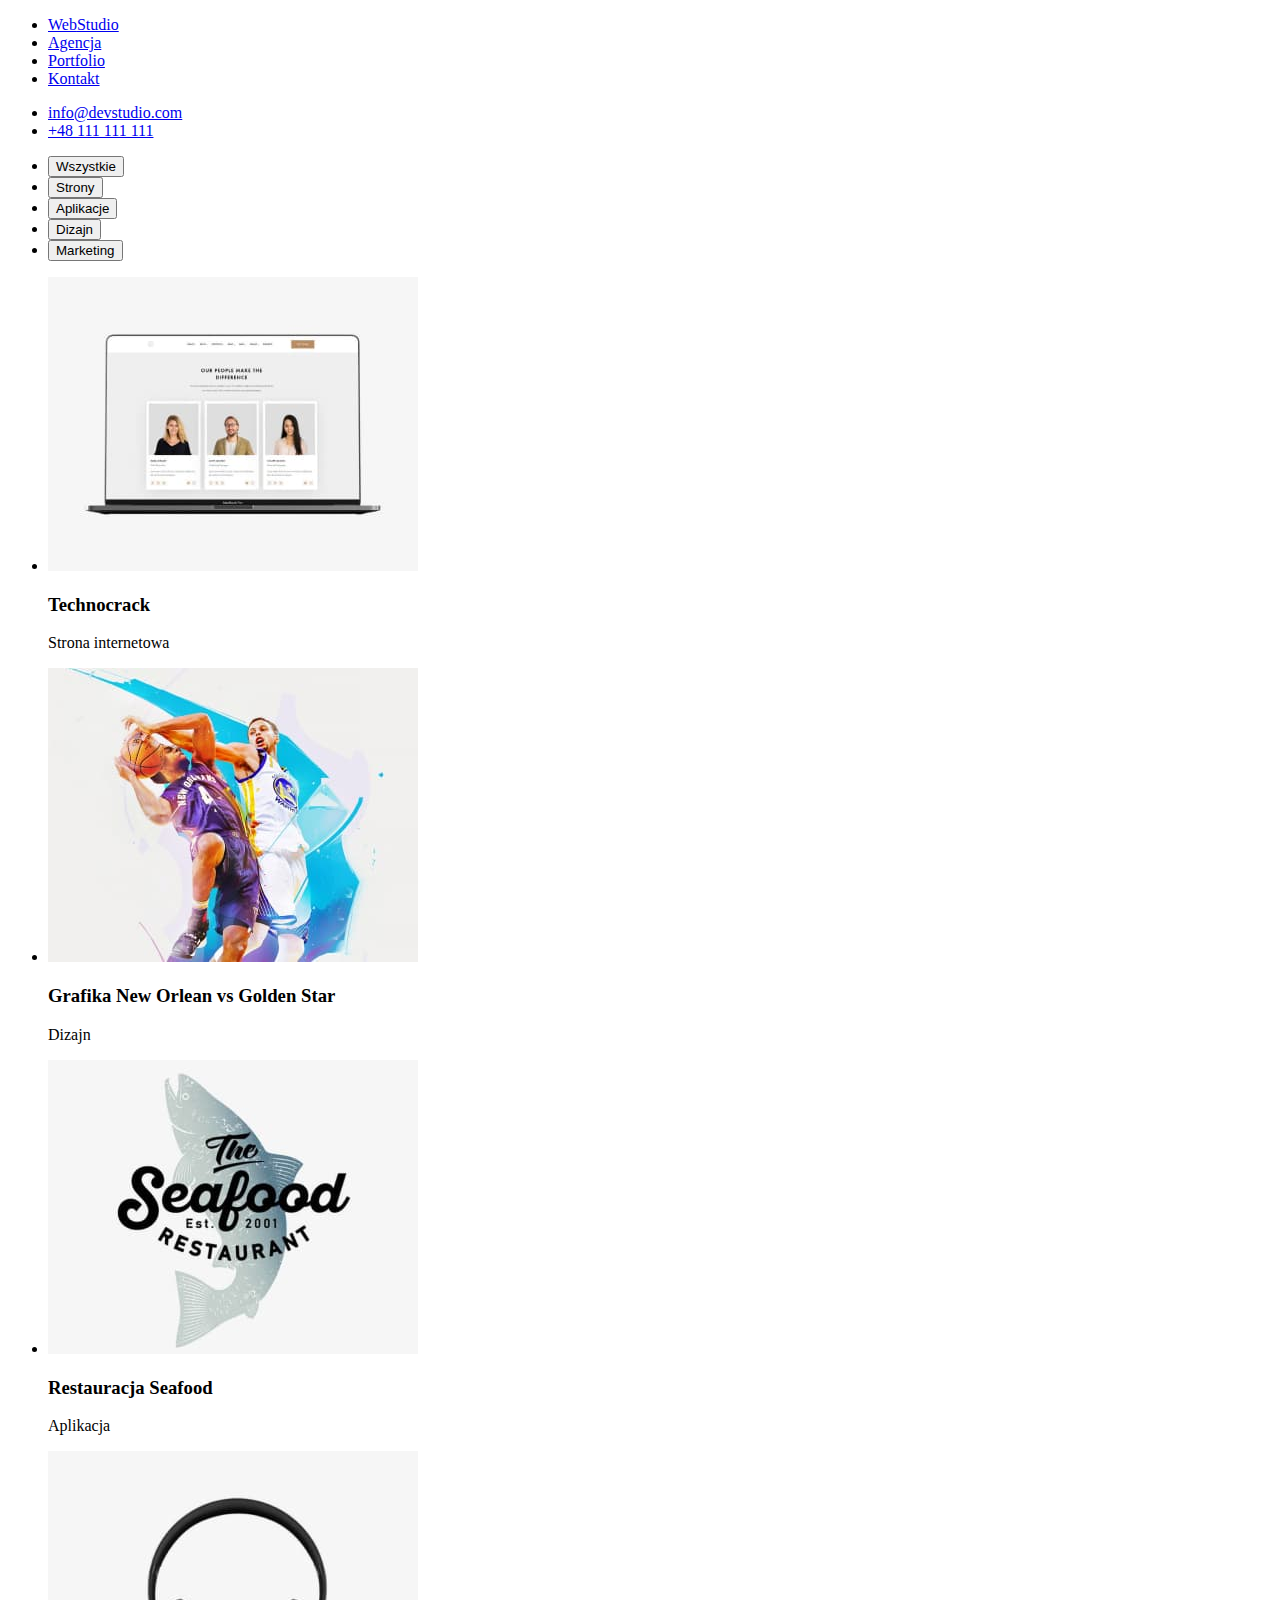
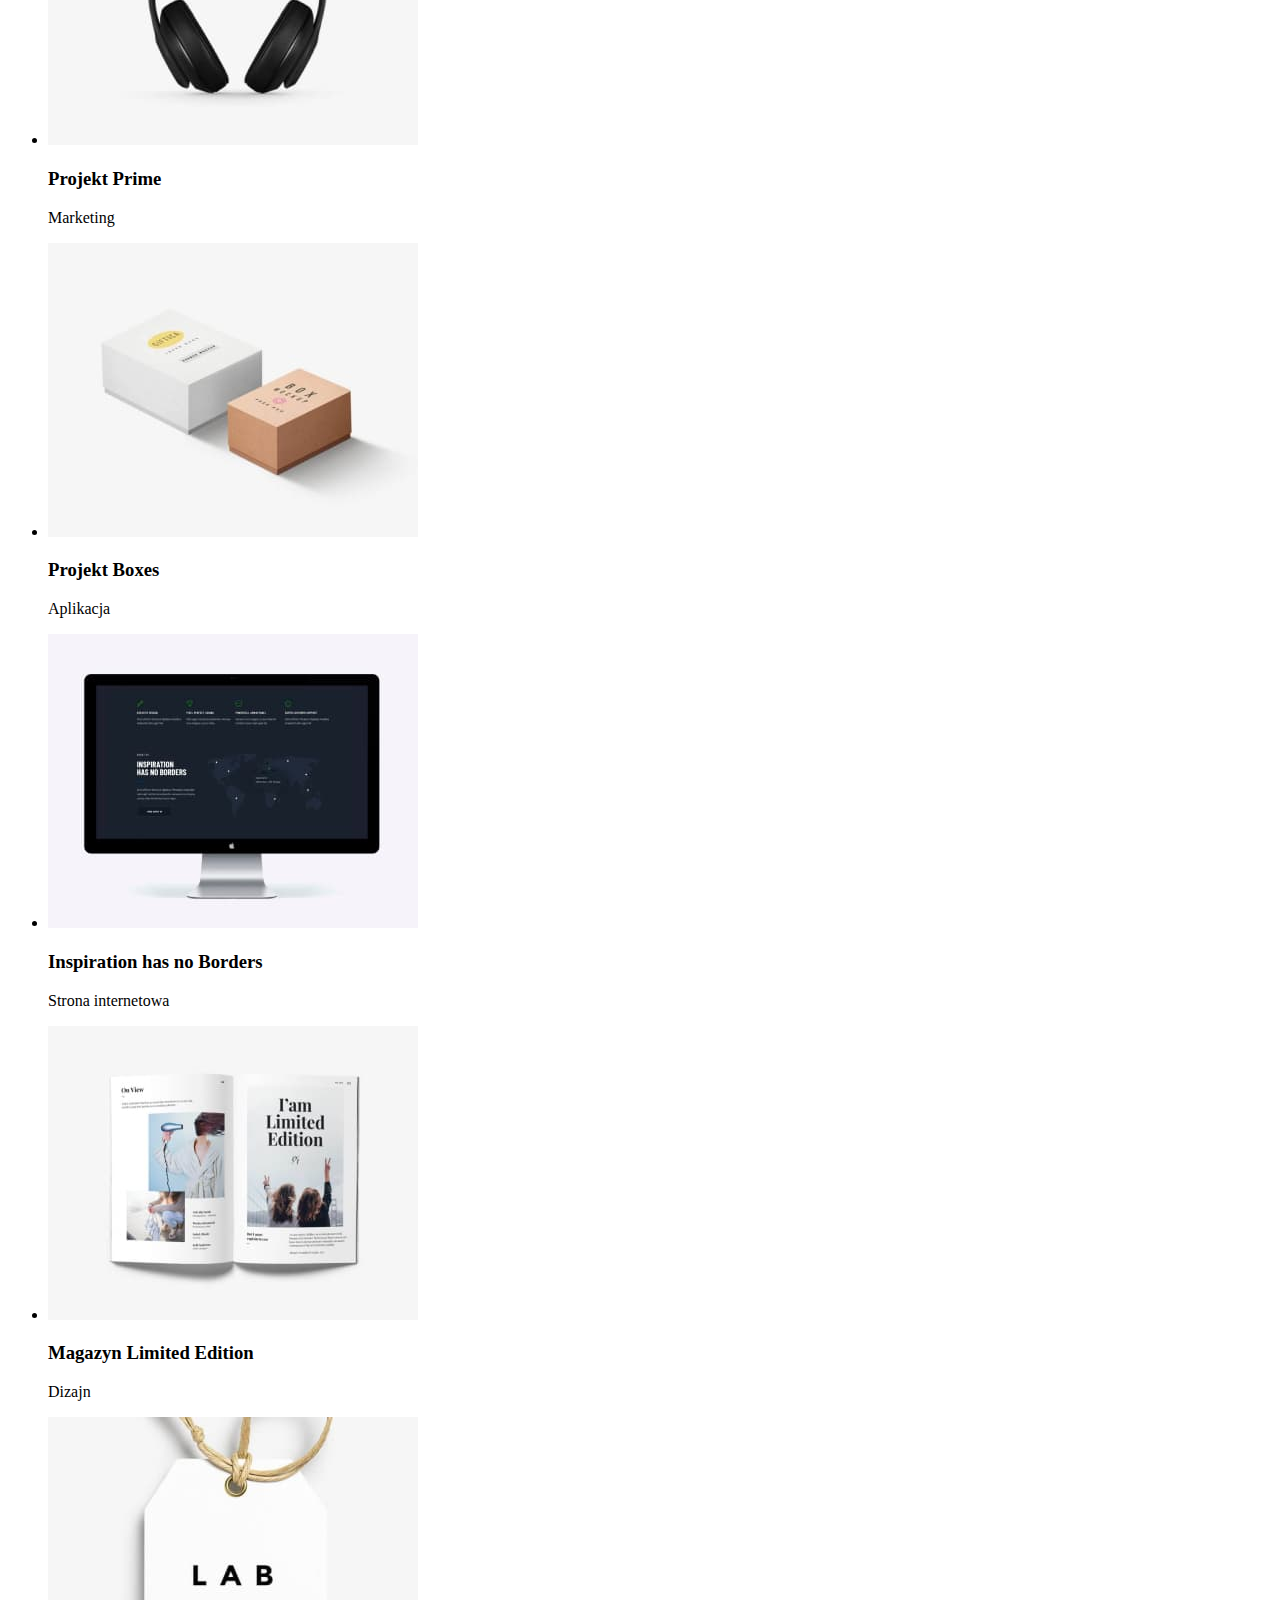
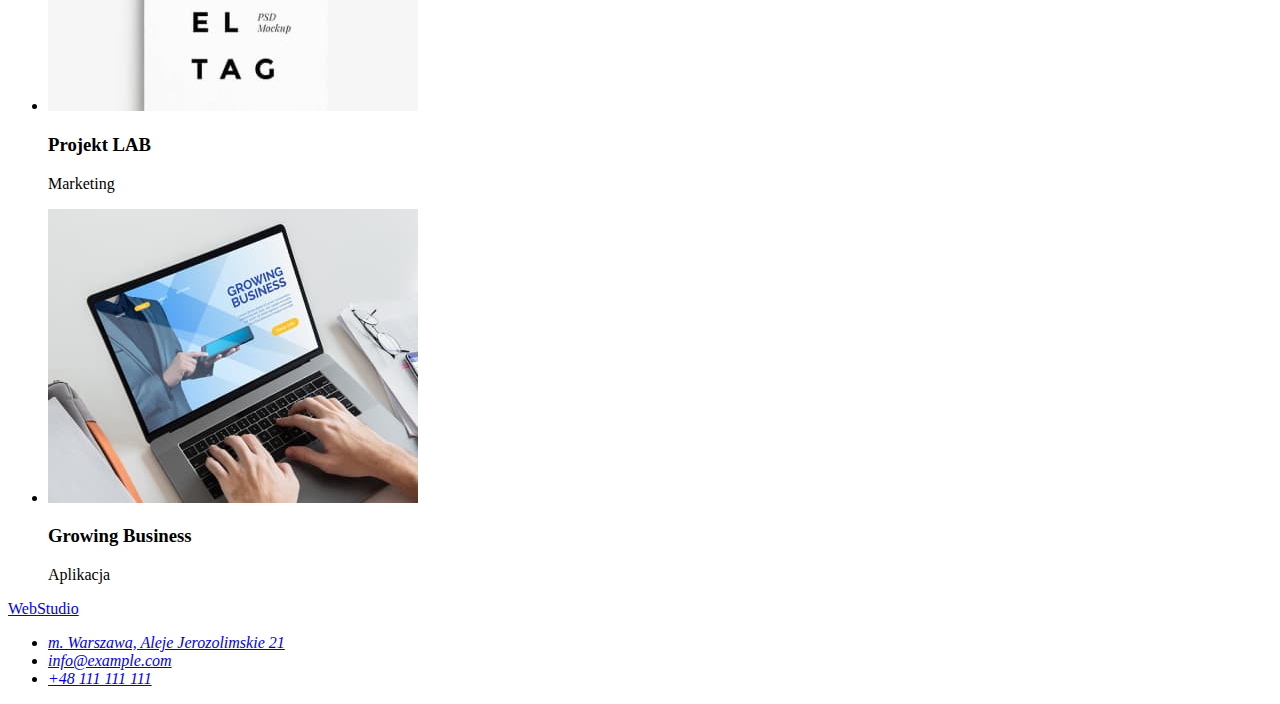
==== portfolio.html @ 2cbb09a6 "e" ====
<!DOCTYPE html>
<html lang="en">
  <head>
    <meta charset="UTF-8" />
    <meta http-equiv="X-UA-Compatible" content="IE=edge" />
    <meta name="viewport" content="width=device-width, initial-scale=1.0" />
    <link rel="preconnect" href="https://fonts.googleapis.com" />
    <link rel="preconnect" href="https://fonts.gstatic.com" crossorigin />
    <link
      href="https://fonts.googleapis.com/css2?family=Raleway:wght@700&family=Roboto:wght@400;500;700;900&display=swap"
      rel="stylesheet"
    />
    <link rel="stylesheet" href="./css/index.css" />
    <title>Portfolio</title>
  </head>

  <body>
    <header class="header">
      <nav class="navigation">
        <ul class="navigation-list list">
          <li>
            <a class="logo link" href="/WebStudio"
              >Web<span class="logo-color">Studio</span></a
            >
          </li>
          <li class="navigation-list-item">
            <a class="navigation-list-link link" href="./index.html">Agencja</a>
          </li>
          <li class="navigation-list-item">
            <a class="navigation-list-link link" href="./portfolio.html"
              >Portfolio</a
            >
          </li>
          <li class="navigation-list-item">
            <a class="navigation-list-link link" href="/Kontakt">Kontakt</a>
          </li>
        </ul>
      </nav>
      <ul class="address list">
        <li class="address-mail">
          <a class="navigation-list-mail link" href="mailto:info@devstudio.com"
            >info@devstudio.com</a
          >
        </li>
        <li class="address-tel">
          <a class="navigation-list-tel link" href="tel:+48111111111"
            >+48 111 111 111</a
          >
        </li>
      </ul>
    </header>

    <p class="border"></p>

    <main>
      <nav class="nav-btn">
        <ul class="nav-btn-list-item list">
          <li class="nav-btn-list">
            <button class="nav-modal-btn" type="button">Wszystkie</button>
          </li>
          <li class="nav-btn-list">
            <button class="nav-modal-btn" type="button">Strony</button>
          </li>
          <li class="nav-btn-list">
            <button class="nav-modal-btn" type="button">Aplikacje</button>
          </li>
          <li class="nav-btn-list">
            <button class="nav-modal-btn" type="button">Dizajn</button>
          </li>
          <li class="nav-btn-list">
            <button class="nav-modal-btn" type="button">Marketing</button>
          </li>
        </ul>
      </nav>
      <!--Portfolio-->
      <div>
        <ul class="portfolio-list-item list">
          <li class="portfolio-list">
            <img
              class="portfolio-img"
              src="./images/portfolio/port1.jpg"
              alt="Technocrack"
              width="370"
              height="294"
            />
            <h3 class="prtfolio-item">Technocrack</h3>
            <p class="portfolio-class-description">Strona internetowa</p>
          </li>

          <li class="portfolio-list">
            <img
              class="portfolio-img"
              src="./images/portfolio/port2.jpg"
              alt="Grafika New Orlean vs Golden Star"
              width="370"
              height="294"
            />
            <h3 class="prtfolio-item">Grafika New Orlean vs Golden Star</h3>
            <p class="portfolio-class-description">Dizajn</p>
          </li>

          <li class="portfolio-list">
            <img
              class="portfolio-img"
              src="./images/portfolio/port3.jpg"
              alt="Restauracja Seafood"
              width="370"
              height="294"
            />
            <h3 class="prtfolio-item">Restauracja Seafood</h3>
            <p class="portfolio-class-description">Aplikacja</p>
          </li>

          <li class="portfolio-list">
            <img
              class="portfolio-img"
              src="./images/portfolio/port4.jpg"
              alt="Projekt Prime"
              width="370"
              height="294"
            />
            <h3 class="prtfolio-item">Projekt Prime</h3>
            <p class="portfolio-class-description">Marketing</p>
          </li>

          <li class="portfolio-list">
            <img
              class="portfolio-img"
              src="./images/portfolio/port5.jpg"
              alt="Projekt Boxes"
              width="370"
              height="294"
            />
            <h3 class="prtfolio-item">Projekt Boxes</h3>
            <p class="portfolio-class-description">Aplikacja</p>
          </li>

          <li class="portfolio-list">
            <img
              class="portfolio-img"
              src="./images/portfolio/port6.jpg"
              alt="Inspiration has no Borders"
              width="370"
              height="294"
            />
            <h3 class="prtfolio-item">Inspiration has no Borders</h3>
            <p class="portfolio-class-description">Strona internetowa</p>
          </li>

          <li class="portfolio-list">
            <img
              class="portfolio-img"
              src="./images/portfolio/port7.jpg"
              alt="Magazyn Limited Edition"
              width="370"
              height="294"
            />
            <h3 class="prtfolio-item">Magazyn Limited Edition</h3>
            <p class="portfolio-class-description">Dizajn</p>
          </li>
          <li class="portfolio-list">
            <img
              class="portfolio-img"
              src="./images/portfolio/port8.jpg"
              alt="Projekt LAB"
              width="370"
              height="294"
            />
            <h3 class="prtfolio-item">Projekt LAB</h3>
            <p class="portfolio-class-description">Marketing</p>
          </li>

          <li class="portfolio-list">
            <img
              class="portfolio-img"
              src="./images/portfolio/port9.jpg"
              alt="Growing Business"
              width="370"
              height="294"
            />
            <h3 class="prtfolio-item">Growing Business</h3>
            <p class="portfolio-class-description">Aplikacja</p>
          </li>
        </ul>
      </div>

      <footer>
        <div class="footer">
          <a class="logo link" href="/WebStudio"
            >Web<span class="footer-logo-color">Studio</span></a
          >
          <address>
            <ul class="address list">
              <li class="footer-address">
                <a
                  class="footer-address-item link"
                  href="https://goo.gl/maps/xpxpCTiTsb5umE3t5"
                  target="_blank"
                  >m. Warszawa, Aleje Jerozolimskie 21</a
                >
              </li>
              <li class="address-mail-footer">
                <a class="footer-mail" href="mailto:info@example.com"
                  >info@example.com</a
                >
              </li>
              <li class="address-tel-footer">
                <a class="footer-tel" href="tel:+48111111111"
                  >+48 111 111 111</a
                >
              </li>
            </ul>
          </address>
        </div>
      </footer>
    </main>
  </body>
</html>
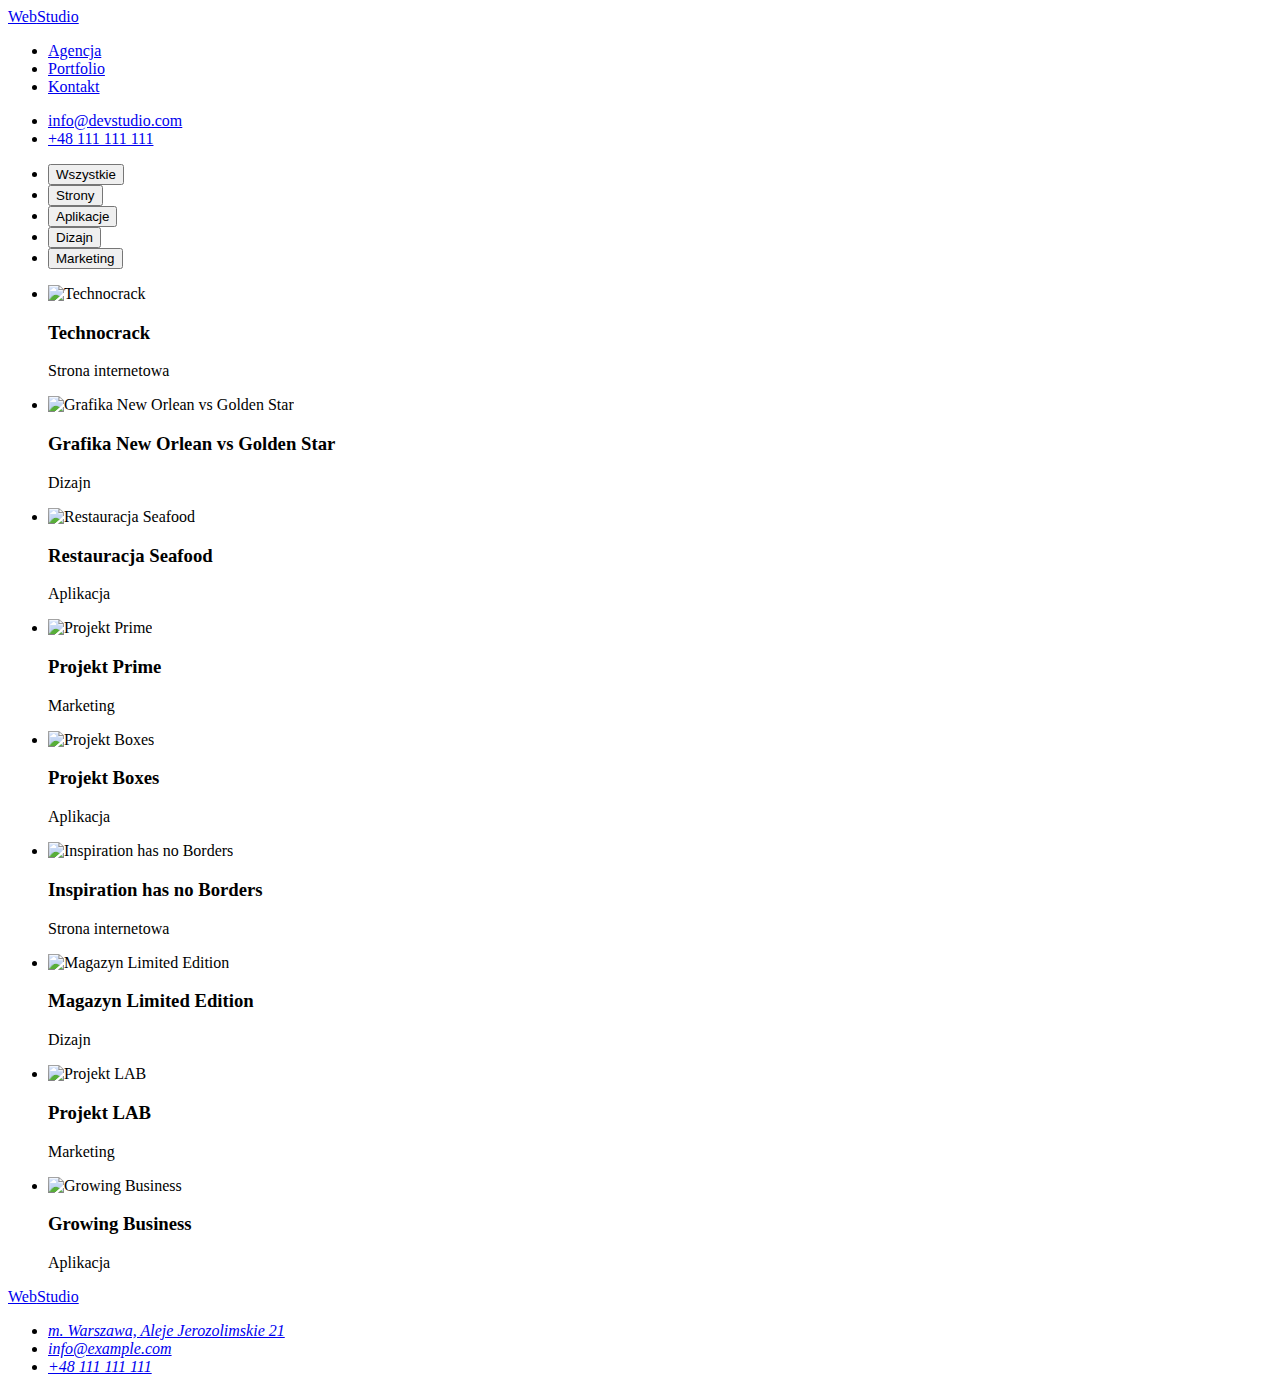
==== commit 0d5de5e3: "test" ====
--- a/portfolio.html
+++ b/portfolio.html
@@ -10,185 +10,190 @@
       href="https://fonts.googleapis.com/css2?family=Raleway:wght@700&family=Roboto:wght@400;500;700;900&display=swap"
       rel="stylesheet"
     />
-    <link rel="stylesheet" href="./css/index.css" />
+    <link
+      rel="stylesheet"
+      href="https://cdnjs.cloudflare.com/ajax/libs/modern-normalize/1.1.0/modern-normalize.min.css"
+      integrity="sha512-wpPYUAdjBVSE4KJnH1VR1HeZfpl1ub8YT/NKx4PuQ5NmX2tKuGu6U/JRp5y+Y8XG2tV+wKQpNHVUX03MfMFn9Q=="
+      crossorigin="anonymous"
+      referrerpolicy="no-referrer"
+    />
+    <link rel="stylesheet" href="goit-markup-hw-03\css\styles.css" />
     <title>Portfolio</title>
   </head>
 
   <body>
     <header class="header">
-      <nav class="navigation">
-        <ul class="navigation-list list">
-          <li>
-            <a class="logo link" href="/WebStudio"
-              >Web<span class="logo-color">Studio</span></a
+      <section class="section">
+        <div class="container">
+          <div class="navigation-header">
+            <nav class="navigation">
+              <a class="logo link" href="index.html">Web<span class="logo-color">Studio</span></a>
+              <ul class="navigation-list-list">
+                <li class="nav-link">
+                  <a class="navigation-list-link link" href="./index.html">Agencja</a>
+                </li>
+                <li class="nav-link">
+                  <a class="navigation-list-link link" href="./portfolio.html">Portfolio</a>
+                </li>
+                <li class="nav-link">
+                  <a class="navigation-list-link link" href="/Kontakt">Kontakt</a>
+                </li>
+              </ul>
+            </nav>
+            <ul class="navigation-list-list">
+              <li class="nav-link">
+                <a class="navigation-list-mail link" href="mailto:info@devstudio.com"
+                  >info@devstudio.com</a
+                >
+              </li>
+              <li class="nav-link">
+                <a class="navigation-list-tel link" href="tel:+48111111111">+48 111 111 111</a>
+              </li>
+            </ul>
+          </div>
+        </div>
+      </section>
+    </header>
+    <main>
+      <section class="section">
+        <div class="container">
+          <ul class="buttons-nav">
+            <li class="nav-btn-list">
+              <button class="nav-button-card" type="button">Wszystkie</button>
+            </li>
+            <li class="nav-btn-list">
+              <button class="nav-button-card" type="button">Strony</button>
+            </li>
+            <li class="nav-btn-list">
+              <button class="nav-button-card" type="button">Aplikacje</button>
+            </li>
+            <li class="nav-btn-list">
+              <button class="nav-button-card" type="button">Dizajn</button>
+            </li>
+            <li class="nav-btn-list">
+              <button class="nav-button-card" type="button">Marketing</button>
+            </li>
+          </ul>
+          <!--Portfolio-->
+          <ul class="portfolio-list-item list">
+            <li class="portfolio-list">
+              <img
+                class="portfolio-img"
+                src="./images/port1.jpg"
+                alt="Technocrack"
+                width="370"
+                height="294"
+              />
+              <h3 class="portfolio-item">Technocrack</h3>
+              <p class="portfolio-class-description">Strona internetowa</p>
+            </li>
+
+            <li class="portfolio-list">
+              <img
+                class="portfolio-img"
+                src="./images/port2.jpg"
+                alt="Grafika New Orlean vs Golden Star"
+                width="370"
+                height="294"
+              />
+              <h3 class="portfolio-item">Grafika New Orlean vs Golden Star</h3>
+              <p class="portfolio-class-description">Dizajn</p>
+            </li>
+
+            <li class="portfolio-list">
+              <img
+                class="portfolio-img"
+                src="./images/port3.jpg"
+                alt="Restauracja Seafood"
+                width="370"
+                height="294"
+              />
+              <h3 class="portfolio-item">Restauracja Seafood</h3>
+              <p class="portfolio-class-description">Aplikacja</p>
+            </li>
+
+            <li class="portfolio-list">
+              <img
+                class="portfolio-img"
+                src="./images/port4.jpg"
+                alt="Projekt Prime"
+                width="370"
+                height="294"
+              />
+              <h3 class="portfolio-item">Projekt Prime</h3>
+              <p class="portfolio-class-description">Marketing</p>
+            </li>
+
+            <li class="portfolio-list">
+              <img
+                class="portfolio-img"
+                src="./images/port5.jpg"
+                alt="Projekt Boxes"
+                width="370"
+                height="294"
+              />
+              <h3 class="portfolio-item">Projekt Boxes</h3>
+              <p class="portfolio-class-description">Aplikacja</p>
+            </li>
+
+            <li class="portfolio-list">
+              <img
+                class="portfolio-img"
+                src="./images/port6.jpg"
+                alt="Inspiration has no Borders"
+                width="370"
+                height="294"
+              />
+              <h3 class="portfolio-item">Inspiration has no Borders</h3>
+              <p class="portfolio-class-description">Strona internetowa</p>
+            </li>
+
+            <li class="portfolio-list">
+              <img
+                class="portfolio-img"
+                src="./images/port7.jpg"
+                alt="Magazyn Limited Edition"
+                width="370"
+                height="294"
+              />
+              <h3 class="portfolio-item">Magazyn Limited Edition</h3>
+              <p class="portfolio-class-description">Dizajn</p>
+            </li>
+            <li class="portfolio-list">
+              <img
+                class="portfolio-img"
+                src="./images/port8.jpg"
+                alt="Projekt LAB"
+                width="370"
+                height="294"
+              />
+              <h3 class="portfolio-item">Projekt LAB</h3>
+              <p class="portfolio-class-description">Marketing</p>
+            </li>
+
+            <li class="portfolio-list">
+              <img
+                class="portfolio-img"
+                src="./images/port9.jpg"
+                alt="Growing Business"
+                width="370"
+                height="294"
+              />
+              <h3 class="portfolio-item">Growing Business</h3>
+              <p class="portfolio-class-description">Aplikacja</p>
+            </li>
+          </ul>
+        </div>
+      </section>
+    </main>
+    <footer class="footer">
+      <section class="section">
+        <div class="container">
+          <section class="logo-link">
+            <a class="logo link" href="index.html"
+              >Web<span class="footer-logo-color">Studio</span></a
             >
-          </li>
-          <li class="navigation-list-item">
-            <a class="navigation-list-link link" href="./index.html">Agencja</a>
-          </li>
-          <li class="navigation-list-item">
-            <a class="navigation-list-link link" href="./portfolio.html"
-              >Portfolio</a
-            >
-          </li>
-          <li class="navigation-list-item">
-            <a class="navigation-list-link link" href="/Kontakt">Kontakt</a>
-          </li>
-        </ul>
-      </nav>
-      <ul class="address list">
-        <li class="address-mail">
-          <a class="navigation-list-mail link" href="mailto:info@devstudio.com"
-            >info@devstudio.com</a
-          >
-        </li>
-        <li class="address-tel">
-          <a class="navigation-list-tel link" href="tel:+48111111111"
-            >+48 111 111 111</a
-          >
-        </li>
-      </ul>
-    </header>
-
-    <p class="border"></p>
-
-    <main>
-      <nav class="nav-btn">
-        <ul class="nav-btn-list-item list">
-          <li class="nav-btn-list">
-            <button class="nav-modal-btn" type="button">Wszystkie</button>
-          </li>
-          <li class="nav-btn-list">
-            <button class="nav-modal-btn" type="button">Strony</button>
-          </li>
-          <li class="nav-btn-list">
-            <button class="nav-modal-btn" type="button">Aplikacje</button>
-          </li>
-          <li class="nav-btn-list">
-            <button class="nav-modal-btn" type="button">Dizajn</button>
-          </li>
-          <li class="nav-btn-list">
-            <button class="nav-modal-btn" type="button">Marketing</button>
-          </li>
-        </ul>
-      </nav>
-      <!--Portfolio-->
-      <div>
-        <ul class="portfolio-list-item list">
-          <li class="portfolio-list">
-            <img
-              class="portfolio-img"
-              src="./images/portfolio/port1.jpg"
-              alt="Technocrack"
-              width="370"
-              height="294"
-            />
-            <h3 class="prtfolio-item">Technocrack</h3>
-            <p class="portfolio-class-description">Strona internetowa</p>
-          </li>
-
-          <li class="portfolio-list">
-            <img
-              class="portfolio-img"
-              src="./images/portfolio/port2.jpg"
-              alt="Grafika New Orlean vs Golden Star"
-              width="370"
-              height="294"
-            />
-            <h3 class="prtfolio-item">Grafika New Orlean vs Golden Star</h3>
-            <p class="portfolio-class-description">Dizajn</p>
-          </li>
-
-          <li class="portfolio-list">
-            <img
-              class="portfolio-img"
-              src="./images/portfolio/port3.jpg"
-              alt="Restauracja Seafood"
-              width="370"
-              height="294"
-            />
-            <h3 class="prtfolio-item">Restauracja Seafood</h3>
-            <p class="portfolio-class-description">Aplikacja</p>
-          </li>
-
-          <li class="portfolio-list">
-            <img
-              class="portfolio-img"
-              src="./images/portfolio/port4.jpg"
-              alt="Projekt Prime"
-              width="370"
-              height="294"
-            />
-            <h3 class="prtfolio-item">Projekt Prime</h3>
-            <p class="portfolio-class-description">Marketing</p>
-          </li>
-
-          <li class="portfolio-list">
-            <img
-              class="portfolio-img"
-              src="./images/portfolio/port5.jpg"
-              alt="Projekt Boxes"
-              width="370"
-              height="294"
-            />
-            <h3 class="prtfolio-item">Projekt Boxes</h3>
-            <p class="portfolio-class-description">Aplikacja</p>
-          </li>
-
-          <li class="portfolio-list">
-            <img
-              class="portfolio-img"
-              src="./images/portfolio/port6.jpg"
-              alt="Inspiration has no Borders"
-              width="370"
-              height="294"
-            />
-            <h3 class="prtfolio-item">Inspiration has no Borders</h3>
-            <p class="portfolio-class-description">Strona internetowa</p>
-          </li>
-
-          <li class="portfolio-list">
-            <img
-              class="portfolio-img"
-              src="./images/portfolio/port7.jpg"
-              alt="Magazyn Limited Edition"
-              width="370"
-              height="294"
-            />
-            <h3 class="prtfolio-item">Magazyn Limited Edition</h3>
-            <p class="portfolio-class-description">Dizajn</p>
-          </li>
-          <li class="portfolio-list">
-            <img
-              class="portfolio-img"
-              src="./images/portfolio/port8.jpg"
-              alt="Projekt LAB"
-              width="370"
-              height="294"
-            />
-            <h3 class="prtfolio-item">Projekt LAB</h3>
-            <p class="portfolio-class-description">Marketing</p>
-          </li>
-
-          <li class="portfolio-list">
-            <img
-              class="portfolio-img"
-              src="./images/portfolio/port9.jpg"
-              alt="Growing Business"
-              width="370"
-              height="294"
-            />
-            <h3 class="prtfolio-item">Growing Business</h3>
-            <p class="portfolio-class-description">Aplikacja</p>
-          </li>
-        </ul>
-      </div>
-
-      <footer>
-        <div class="footer">
-          <a class="logo link" href="/WebStudio"
-            >Web<span class="footer-logo-color">Studio</span></a
-          >
+          </section>
           <address>
             <ul class="address list">
               <li class="footer-address">
@@ -200,19 +205,15 @@
                 >
               </li>
               <li class="address-mail-footer">
-                <a class="footer-mail" href="mailto:info@example.com"
-                  >info@example.com</a
-                >
+                <a class="footer-mail" href="mailto:info@example.com">info@example.com</a>
               </li>
               <li class="address-tel-footer">
-                <a class="footer-tel" href="tel:+48111111111"
-                  >+48 111 111 111</a
-                >
+                <a class="footer-tel" href="tel:+48111111111">+48 111 111 111</a>
               </li>
             </ul>
           </address>
         </div>
-      </footer>
-    </main>
+      </section>
+    </footer>
   </body>
 </html>
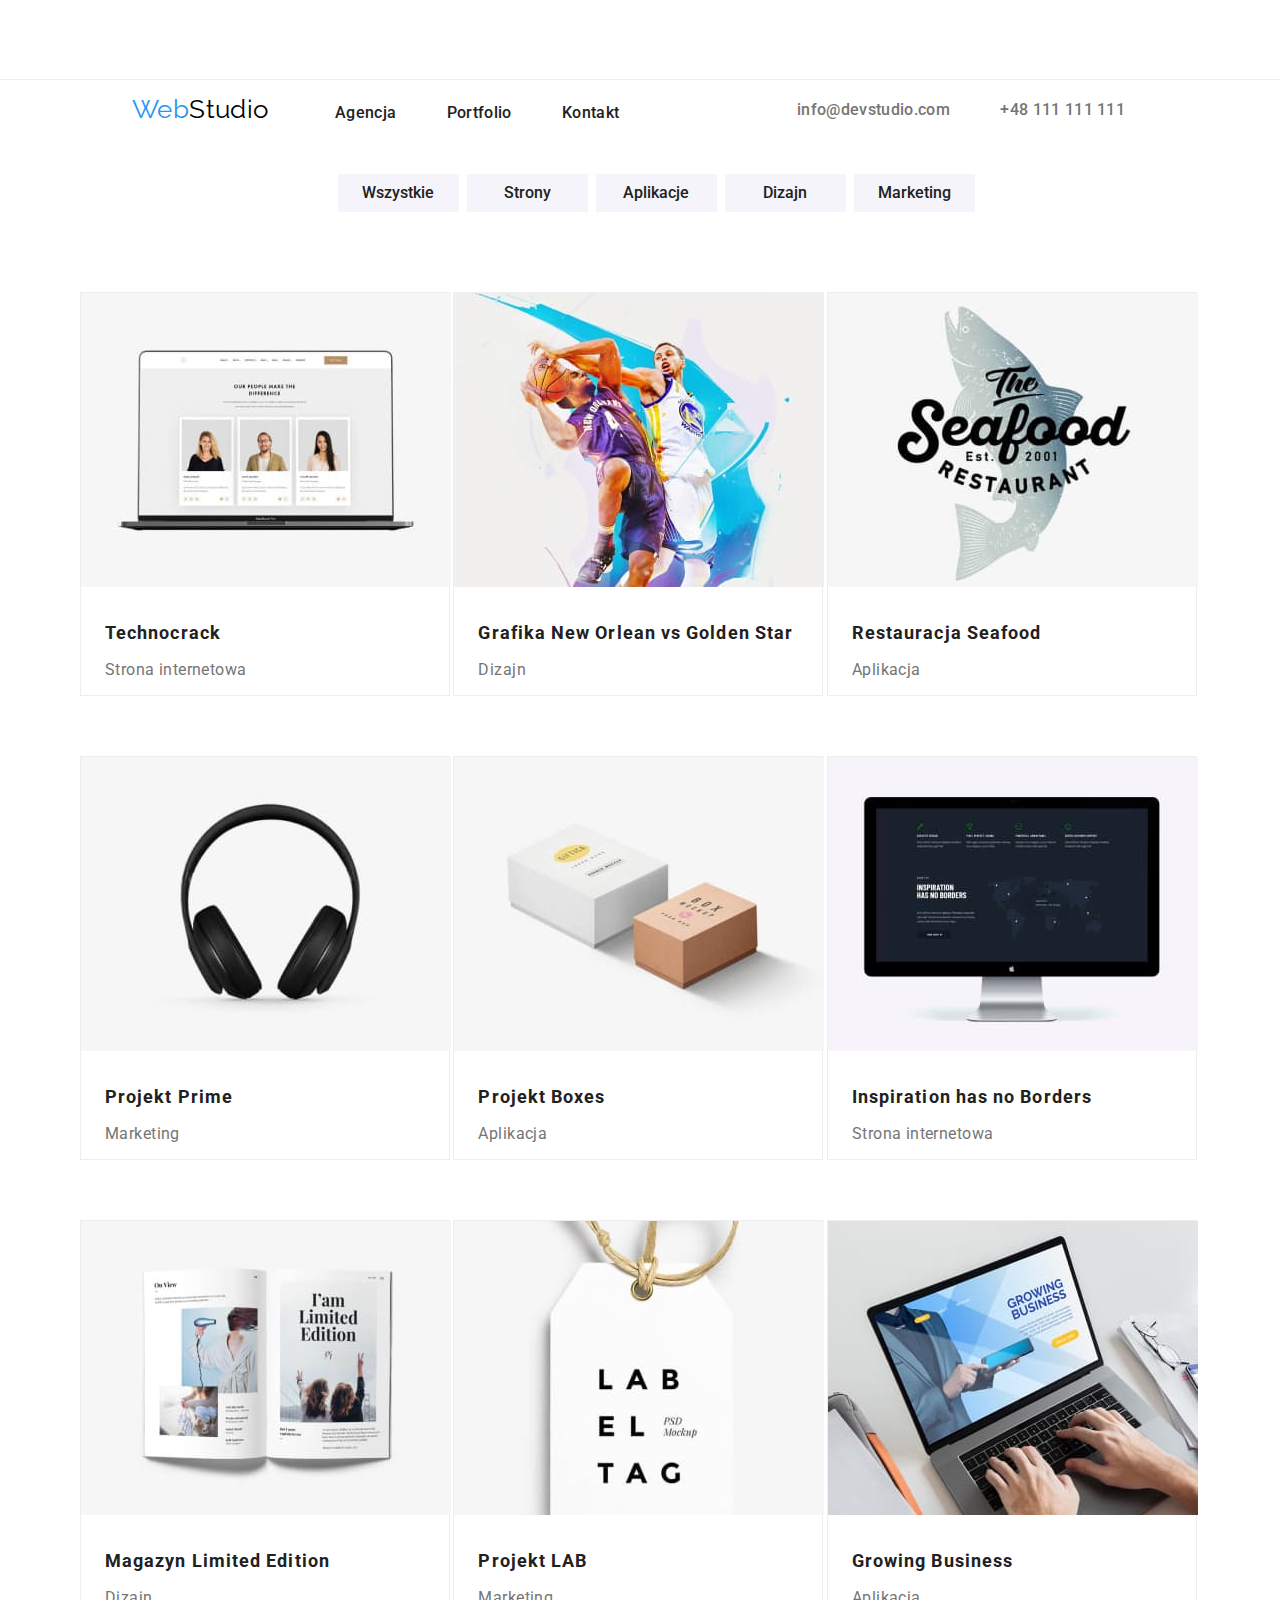
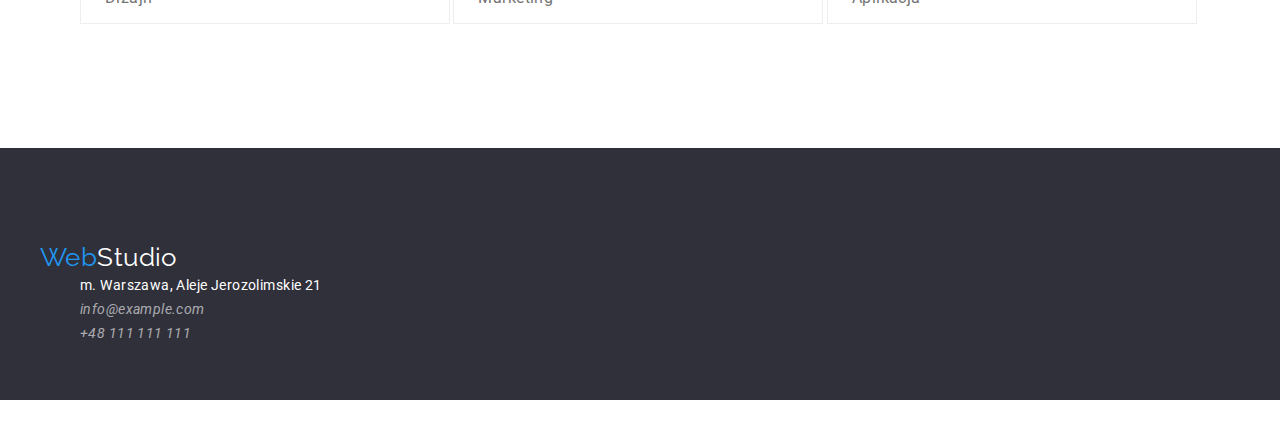
==== commit 1b4368a1: "test" ====
--- a/portfolio.html
+++ b/portfolio.html
@@ -17,7 +17,7 @@
       crossorigin="anonymous"
       referrerpolicy="no-referrer"
     />
-    <link rel="stylesheet" href="goit-markup-hw-03\css\styles.css" />
+    <link rel="stylesheet" href="./css/styles.css" />
     <title>Portfolio</title>
   </head>
 
--- a/css/styles.css
+++ b/css/styles.css
@@ -0,0 +1,336 @@
+:root {
+    --main-font: 'Roboto', sans-serif;
+    --secondary-font: 'Raleway', sans-serif;
+    --main-color: #2196F3;
+    --secondary-color:#212121;
+    --navigation-color: #757575;
+    --button-background-color:#F5F4FA;
+    --focus-color:#FFFFFF;
+    --hero-item-background-color:#2F303A;
+}
+*,
+*::before,
+*::after {
+  box-sizing: border-box;
+}
+  * {
+    margin: 0;
+  }
+  ul {
+
+    list-style-type: none;
+    
+    }
+  a {
+    text-decoration: none;
+  }
+  button {
+    cursor: pointer;
+  }
+body {
+    font-family:var(--main-font);
+    font-family: 'Roboto';
+    font-size: 14px;
+    line-height: 1.714;
+    letter-spacing: 0.03em;
+}
+a {
+    text-decoration: none;
+}
+.slogan {
+    background-color:var(--hero-item-background-color);
+    height: 600px;
+}
+.section {
+    padding: 94px 0;
+  }
+  .container {
+    max-width: 1200px;
+    width: 100%;
+    margin: 0 auto;
+  }
+/* ---------- HEADER --------------*/
+header {
+    border-bottom:1px solid #ECECEC;
+    background-color:var(--focus-color);
+    height: 80px;
+    margin-bottom: 0px;
+}
+.navigation-header {
+    margin-right: auto;
+    display:flex;
+    justify-content:space-evenly;
+    align-items:center;
+}
+.logo,
+.logo-color {
+    font-family: var(--secondary-font);
+    font-size: 26px;
+    line-height: 1.192;
+    color:var(--main-color);
+}
+
+
+.logo {
+    color:rgba(33, 150, 243, 1);
+}
+.logo-color {
+    color:rgba(0, 0, 0, 1);
+}
+.button {
+    cursor: pointer;
+}
+.navigation {
+    display:inline;
+    margin-bottom: 0px;
+    align-items:center;
+}
+.navigation-all {
+    display:flex;
+}
+.navigation-list-list {
+    display:inline-block;
+    justify-content:space-between;
+    align-items:center;
+}
+.navigation-link{
+    margin-top:32px;
+}
+.nav-link {
+    display:inline;
+    margin-inline: 23px;
+}
+.navigation-list-link,
+.navigation-list-mail,
+.navigation-list-tel
+ {
+    font-weight: 500;
+    line-height: 1.143;
+    letter-spacing: 0.02em;
+    color: var(--secondary-color);
+}
+.navigation-list-mail,
+.navigation-list-tel {
+    color:var(--navigation-color)
+}
+
+.navigation-list-link:hover,
+.navigation-list-link:focus,
+.navigation-list-mail:hover,
+.navigation-list-mail:focus,
+.navigation-list-tel:hover,
+.navigation-list-tel:focus
+ {
+    color: var(--main-color);
+ }
+/* -----------END HEADER --------- */
+
+
+/* ---------- MAIN --------------*/
+.about-img-list {
+    display: flex;
+    justify-content: space-between;
+}
+
+.team-job {
+        line-height: 1.187;
+        color:var(--navigation-color)
+}
+
+.team-name {
+        font-weight: 500;
+        line-height: 1.187;
+        color:var(--secondary-color);
+}
+.team-img-list-item {
+         background-color:var(--focus-color);
+         display:inline-block;
+         justify-content: space-between;
+         height:368px;
+         width: 270px;
+         box-shadow: 0px 1px 3px rgba(0, 0, 0, 0.12), 0px 1px 1px rgba(0, 0, 0, 0.14), 0px 2px 1px rgba(0, 0, 0, 0.2);
+        border-radius: 0px 0px 4px 4px;
+        }
+
+.team-img-list {
+    display:flex;
+    justify-content: space-between;
+}
+.secondary-undertitle {
+font-size: 36px;
+line-height: 1.167;
+color:var(--secondary-color);
+width:160;
+margin-bottom: 50px;
+margin-left:0px;
+display:block;
+text-align: center;
+}
+
+.hero-text {
+    font-family: 'Roboto';
+font-style: normal;
+font-weight: 400;
+font-size: 14px;
+line-height: 24px;
+width: 270px;
+height: 75px;
+        color:var(--navigation-color)
+}
+
+.undertitle {
+        line-height: 1.143;
+        text-transform: uppercase;
+        color: var(--secondary-color);
+        margin-bottom: 10px;
+}
+
+.hero-item-text {
+        font-weight: 900;
+        font-size: 44px;
+        line-height: 60px;
+        letter-spacing: 0.06em;
+        text-transform: uppercase;
+        color:var(--focus-color);
+        text-align: center;
+        display:flex;
+        width: 696px;
+        height: 120px;
+        Margin: 0 auto;
+}
+.hero-description-list {
+    display:flex;
+    justify-content: space-between;
+}
+.hero-description-text {
+margin-right: 30px;
+}
+.hero-item {
+    background-color:var(--hero-item-background-color)
+}
+.hero-model-btn {
+    
+font-family: 'Roboto';
+font-size: 16px;
+line-height: 30px;
+        background-color: var(--button-background-color);
+        box-shadow: 0px 4px 4px rgba(0, 0, 0, 0.15);
+        border-radius: 4px;
+        line-height: 1.875;  
+        letter-spacing: 0.06em;
+        color:var(--secondary-color);
+}
+        .hero-model-btn:hover,
+        .hero-model-btn:focus {
+            color:var(--focus-color);
+            background-color: var(--main-color);
+        } 
+ .slogan-button {
+    
+            font-family: 'Roboto';
+            font-size: 16px;
+            line-height: 30px;
+                    background-color: var(--main-color);
+                    box-shadow: 0px 4px 4px rgba(0, 0, 0, 0.15);
+                    border-radius: 4px;
+                    line-height: 30px; 
+                    letter-spacing: 0.06em;
+                    font-size: 16px;
+                    color:var(--focus-color);
+                    padding: 10px 41px 10px 42px;
+                    display:flex;
+                    align-items: center;
+                    text-align: center;
+
+                    }
+.nav-button-card {
+    
+font-family: 'Roboto';
+font-size: 16px;
+font-weight: 500;
+line-height: 1.625;
+color: var(--secondary-color);
+background-color: var(--button-background-color);
+border: 0;
+width: 121px;
+height: 38px;
+margin-right: 8px;
+}
+.bg-color {
+    background-color: var(--button-background-color);
+    height: 648px;
+}
+.nav-button-card:hover,
+.nav-button-card:focus {
+    color:var(--focus-color);
+    background-color: var(--main-color);
+}
+.buttons-nav {
+    display:flex;
+    justify-content: center;
+    margin-bottom: 50px;
+}
+.nav-link {
+    
+    font-family: 'Roboto';
+    font-size: 16px;
+    font-weight: 500;
+    line-height: 1.625;
+    color: var(--focus-color);
+    border: 0;
+    }
+    .nav-link:hover,
+    .nav-link:focus {
+        color:var(--main-color);
+    }
+    
+/* ---------- END-MAIN --------------*/
+
+/* ---------- PORTFOLIO --------------*/
+.portfolio-list {
+    display:inline-block;
+    justify-content: space-between;
+    width: 370px;
+    height: 404px;
+    border: 1px solid #EEEEEE;
+    margin-block: 30px;
+}
+.portfolio-item {
+        font-size: 18px;
+        line-height: 2; 
+        letter-spacing: 0.06em;
+        color: var(--secondary-color);
+        margin:20px 24px 4px 24px;
+}
+.portfolio-class-description {
+        font-size: 16px;
+        line-height: 1.875;
+        color:var(--navigation-color);
+        display:block;
+        margin: 0px 24px 20px 24px;
+}
+/* ---------- END-PORTFOLIO --------------*/
+
+/* ---------- FOOTER --------------*/
+.footer {
+    background:var(--hero-item-background-color);
+    height:252px;
+}
+.footer-mail,
+.footer-tel {
+    text-decoration: none;
+    color: rgba(255, 255, 255, 0.6);
+
+}
+.footer-address-item {
+font-family: 'Roboto';
+color:var(--focus-color);
+font-style: normal;
+}
+.footer-logo-color {
+    color:rgba(255, 255, 255, 1);
+}
+.adress-list {
+    display:flex;
+}
+/* ---------- END-FOOTER --------------*/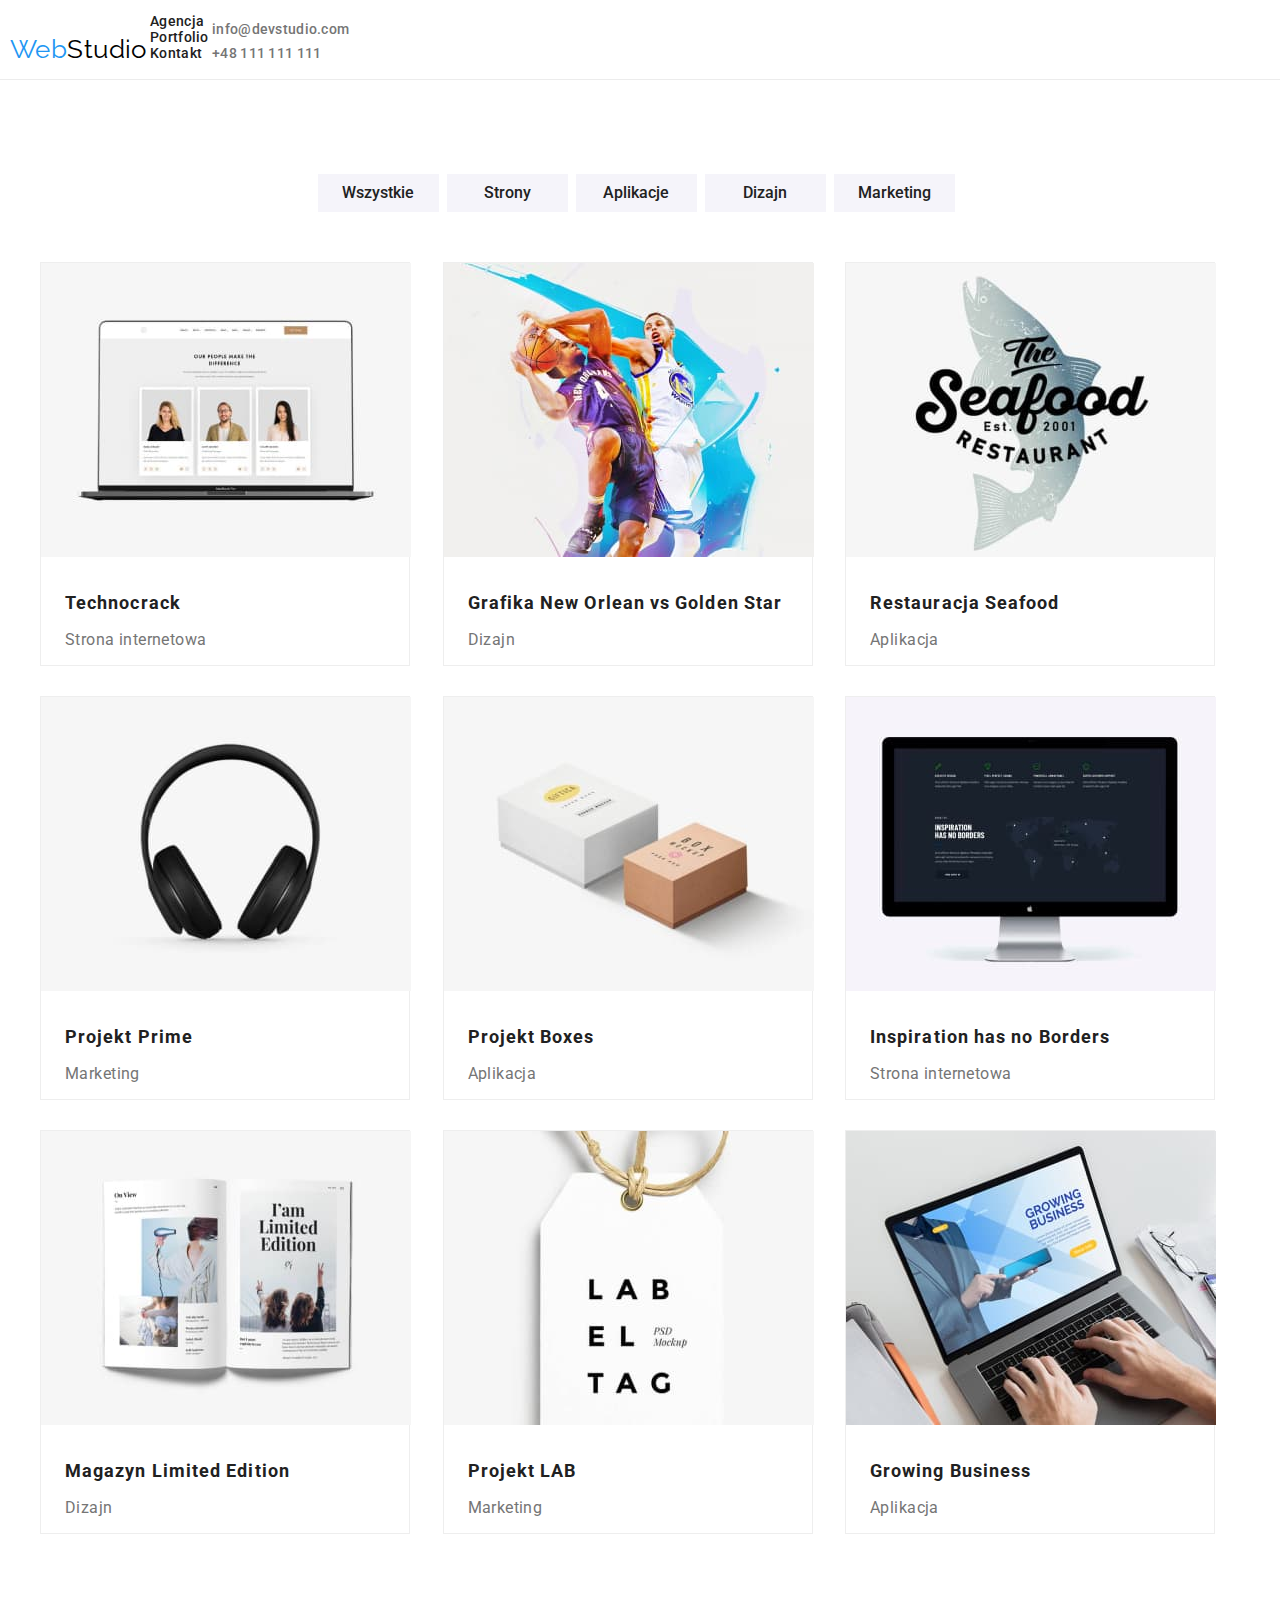
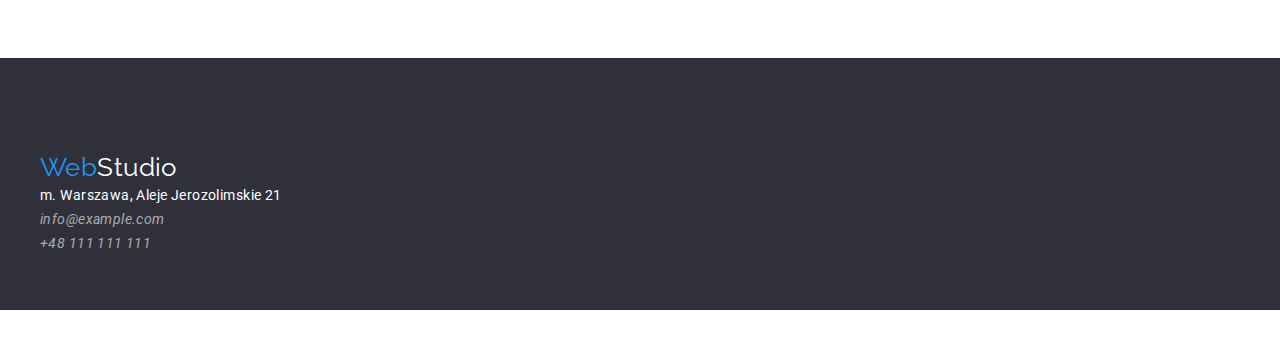
==== commit 0d63083e: "test" ====
--- a/portfolio.html
+++ b/portfolio.html
@@ -25,32 +25,30 @@
     <header class="header">
       <section class="section">
         <div class="container">
-          <div class="navigation-header">
-            <nav class="navigation">
-              <a class="logo link" href="index.html">Web<span class="logo-color">Studio</span></a>
-              <ul class="navigation-list-list">
-                <li class="nav-link">
-                  <a class="navigation-list-link link" href="./index.html">Agencja</a>
-                </li>
-                <li class="nav-link">
-                  <a class="navigation-list-link link" href="./portfolio.html">Portfolio</a>
-                </li>
-                <li class="nav-link">
-                  <a class="navigation-list-link link" href="/Kontakt">Kontakt</a>
-                </li>
-              </ul>
-            </nav>
-            <ul class="navigation-list-list">
-              <li class="nav-link">
+          <nav class=".rodzic">
+            <a class="logo link" href="index.html">Web<span class="logo-color">Studio</span></a>
+            <ul class="menu">
+              <li class="navigation-list">
+                <a class="navigation-list-link link" href="./index.html">Agencja</a>
+              </li>
+              <li class="navigation-list">
+                <a class="navigation-list-link link" href="./portfolio.html">Portfolio</a>
+              </li>
+              <li class="navigation-list">
+                <a class="navigation-list-link link" href="/Kontakt">Kontakt</a>
+              </li>
+            </ul>
+            <ul class="contact">
+              <li class="navigation-list">
                 <a class="navigation-list-mail link" href="mailto:info@devstudio.com"
                   >info@devstudio.com</a
                 >
               </li>
-              <li class="nav-link">
+              <li class="navigation-list">
                 <a class="navigation-list-tel link" href="tel:+48111111111">+48 111 111 111</a>
               </li>
             </ul>
-          </div>
+          </nav>
         </div>
       </section>
     </header>
@@ -75,7 +73,7 @@
             </li>
           </ul>
           <!--Portfolio-->
-          <ul class="portfolio-list-item list">
+          <ul class="portfolio-ul-list">
             <li class="portfolio-list">
               <img
                 class="portfolio-img"
--- a/css/styles.css
+++ b/css/styles.css
@@ -15,6 +15,7 @@
 }
   * {
     margin: 0;
+    padding: 0;
   }
   ul {
 
@@ -40,6 +41,10 @@
 .slogan {
     background-color:var(--hero-item-background-color);
     height: 600px;
+    display:flex;
+    justify-content: center;
+    align-items: center;
+    text-align: center;
 }
 .section {
     padding: 94px 0;
@@ -50,18 +55,34 @@
     margin: 0 auto;
   }
 /* ---------- HEADER --------------*/
-header {
+.header {
+    max-height: 80px;
     border-bottom:1px solid #ECECEC;
     background-color:var(--focus-color);
-    height: 80px;
-    margin-bottom: 0px;
-}
-.navigation-header {
-    margin-right: auto;
-    display:flex;
-    justify-content:space-evenly;
-    align-items:center;
-}
+    display: flex;
+    align-items: center;
+    justify-content: space-between;
+    padding: 10px;
+}
+.menu {
+    display:inline-block;
+    justify-content: space-between;
+    align-items: center;
+    gap: 8px;
+    margin: 0;
+    list-style: none;
+}
+.contact {
+    display:inline-block;
+    justify-content: flex-end;
+    gap: 8px;
+    margin: 0;
+    list-style: none;
+}
+.menu .link {
+    display: block;
+  }
+  
 .logo,
 .logo-color {
     font-family: var(--secondary-font);
@@ -79,26 +100,6 @@
 }
 .button {
     cursor: pointer;
-}
-.navigation {
-    display:inline;
-    margin-bottom: 0px;
-    align-items:center;
-}
-.navigation-all {
-    display:flex;
-}
-.navigation-list-list {
-    display:inline-block;
-    justify-content:space-between;
-    align-items:center;
-}
-.navigation-link{
-    margin-top:32px;
-}
-.nav-link {
-    display:inline;
-    margin-inline: 23px;
 }
 .navigation-list-link,
 .navigation-list-mail,
@@ -134,13 +135,16 @@
 
 .team-job {
         line-height: 1.187;
-        color:var(--navigation-color)
+        color:var(--navigation-color);
+        text-align:center;
 }
 
 .team-name {
         font-weight: 500;
         line-height: 1.187;
         color:var(--secondary-color);
+        text-align: center;
+        margin: 15px;
 }
 .team-img-list-item {
          background-color:var(--focus-color);
@@ -237,11 +241,9 @@
                     letter-spacing: 0.06em;
                     font-size: 16px;
                     color:var(--focus-color);
-                    padding: 10px 41px 10px 42px;
-                    display:flex;
-                    align-items: center;
-                    text-align: center;
-
+                    width: 200px;
+                    height: 50px;
+                    margin-top: 30px;
                     }
 .nav-button-card {
     
@@ -283,17 +285,23 @@
     .nav-link:focus {
         color:var(--main-color);
     }
-    
 /* ---------- END-MAIN --------------*/
 
 /* ---------- PORTFOLIO --------------*/
+.portfolio-ul-list {
+    display:flex;
+    justify-content: space-between;
+    flex-wrap: wrap;
+
+}
 .portfolio-list {
     display:inline-block;
     justify-content: space-between;
     width: 370px;
     height: 404px;
     border: 1px solid #EEEEEE;
-    margin-block: 30px;
+    margin:0px 25px 30px 0px;
+    padding: 0px;
 }
 .portfolio-item {
         font-size: 18px;
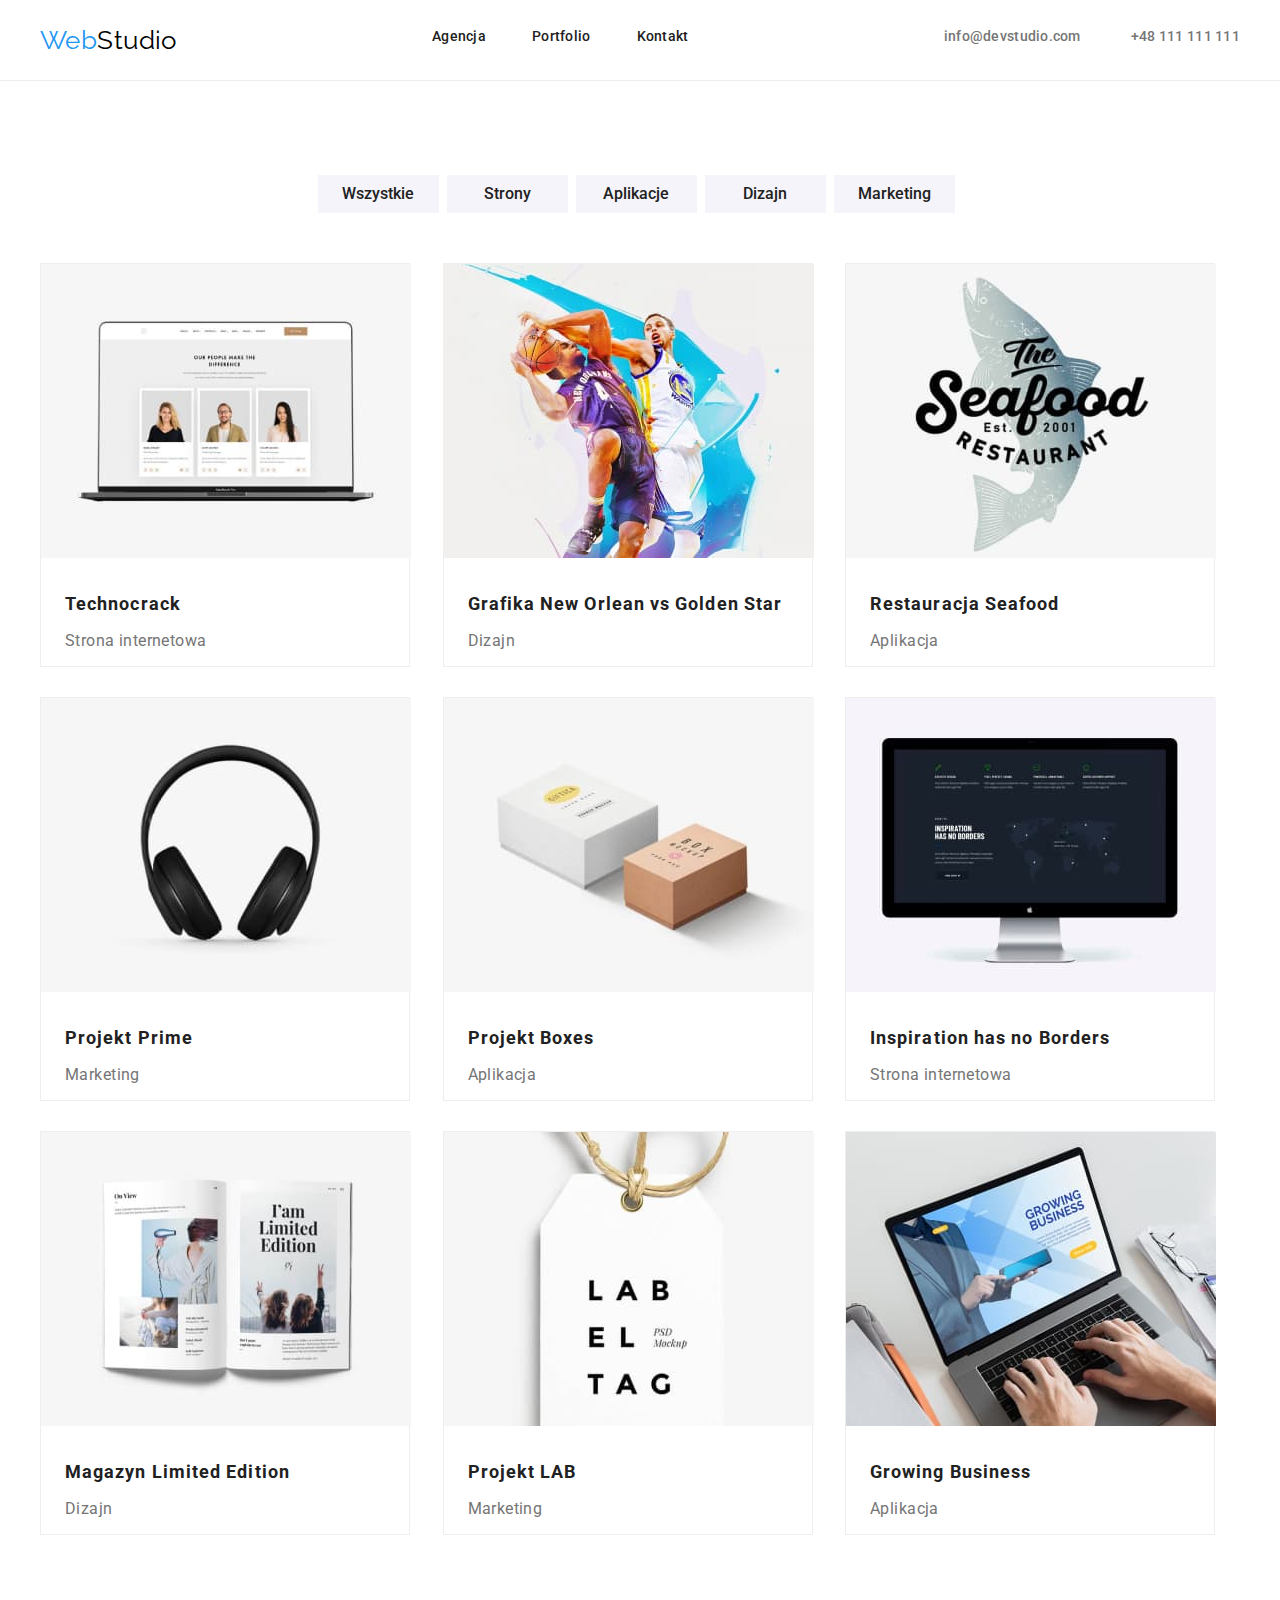
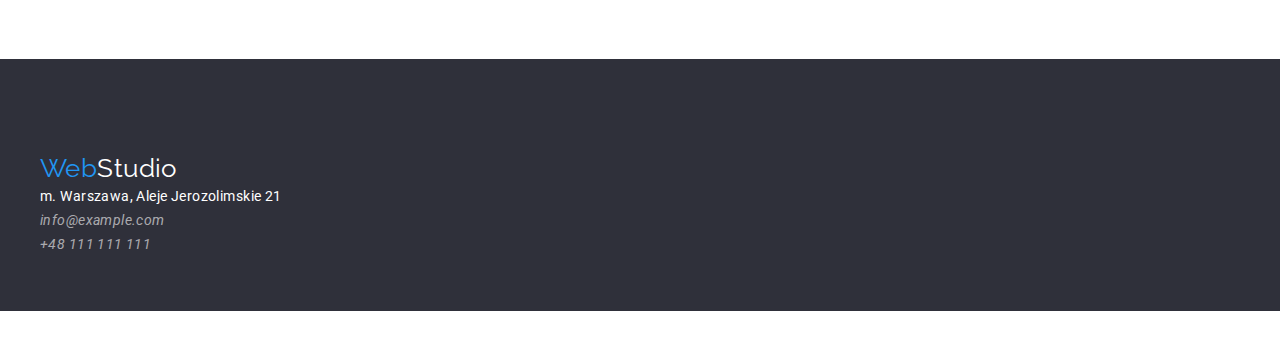
==== commit 0ef17cb7: "test2" ====
--- a/portfolio.html
+++ b/portfolio.html
@@ -23,34 +23,32 @@
 
   <body>
     <header class="header">
-      <section class="section">
-        <div class="container">
-          <nav class=".rodzic">
-            <a class="logo link" href="index.html">Web<span class="logo-color">Studio</span></a>
-            <ul class="menu">
-              <li class="navigation-list">
-                <a class="navigation-list-link link" href="./index.html">Agencja</a>
-              </li>
-              <li class="navigation-list">
-                <a class="navigation-list-link link" href="./portfolio.html">Portfolio</a>
-              </li>
-              <li class="navigation-list">
-                <a class="navigation-list-link link" href="/Kontakt">Kontakt</a>
-              </li>
-            </ul>
-            <ul class="contact">
-              <li class="navigation-list">
-                <a class="navigation-list-mail link" href="mailto:info@devstudio.com"
-                  >info@devstudio.com</a
-                >
-              </li>
-              <li class="navigation-list">
-                <a class="navigation-list-tel link" href="tel:+48111111111">+48 111 111 111</a>
-              </li>
-            </ul>
-          </nav>
-        </div>
-      </section>
+      <div class="container dodatkowa-klasa">
+        <a class="logo link" href="index.html">Web<span class="logo-color">Studio</span></a>
+        <nav class=".rodzic">
+          <ul class="menu">
+            <li class="navigation-list">
+              <a class="navigation-list-link link" href="./index.html">Agencja</a>
+            </li>
+            <li class="navigation-list">
+              <a class="navigation-list-link link" href="./portfolio.html">Portfolio</a>
+            </li>
+            <li class="navigation-list">
+              <a class="navigation-list-link link" href="/Kontakt">Kontakt</a>
+            </li>
+          </ul>
+        </nav>
+        <ul class="contact">
+          <li class="navigation-list">
+            <a class="navigation-list-mail link" href="mailto:info@devstudio.com"
+              >info@devstudio.com</a
+            >
+          </li>
+          <li class="navigation-list">
+            <a class="navigation-list-tel link" href="tel:+48111111111">+48 111 111 111</a>
+          </li>
+        </ul>
+      </div>
     </header>
     <main>
       <section class="section">
--- a/css/styles.css
+++ b/css/styles.css
@@ -38,14 +38,7 @@
 a {
     text-decoration: none;
 }
-.slogan {
-    background-color:var(--hero-item-background-color);
-    height: 600px;
-    display:flex;
-    justify-content: center;
-    align-items: center;
-    text-align: center;
-}
+
 .section {
     padding: 94px 0;
   }
@@ -56,31 +49,27 @@
   }
 /* ---------- HEADER --------------*/
 .header {
-    max-height: 80px;
     border-bottom:1px solid #ECECEC;
     background-color:var(--focus-color);
-    display: flex;
-    align-items: center;
-    justify-content: space-between;
-    padding: 10px;
 }
 .menu {
-    display:inline-block;
-    justify-content: space-between;
-    align-items: center;
-    gap: 8px;
-    margin: 0;
-    list-style: none;
+    display:flex;
+    column-gap: 46px;
+
 }
 .contact {
-    display:inline-block;
-    justify-content: flex-end;
-    gap: 8px;
-    margin: 0;
-    list-style: none;
-}
-.menu .link {
-    display: block;
+    display:flex;
+    column-gap: 50px;
+}
+  .rodzic {
+    display:flex;
+    column-gap: 93px;
+  }
+  .dodatkowa-klasa {
+    display:flex;
+    justify-content:space-between;
+    padding: 25px 0px;
+    height: 80px;
   }
   
 .logo,
@@ -229,6 +218,14 @@
             color:var(--focus-color);
             background-color: var(--main-color);
         } 
+.slogan {
+            background-color:var(--hero-item-background-color);
+            height: 600px;
+            display:flex;
+            justify-content: center;
+            align-items: center;
+            text-align: center;
+        }
  .slogan-button {
     
             font-family: 'Roboto';
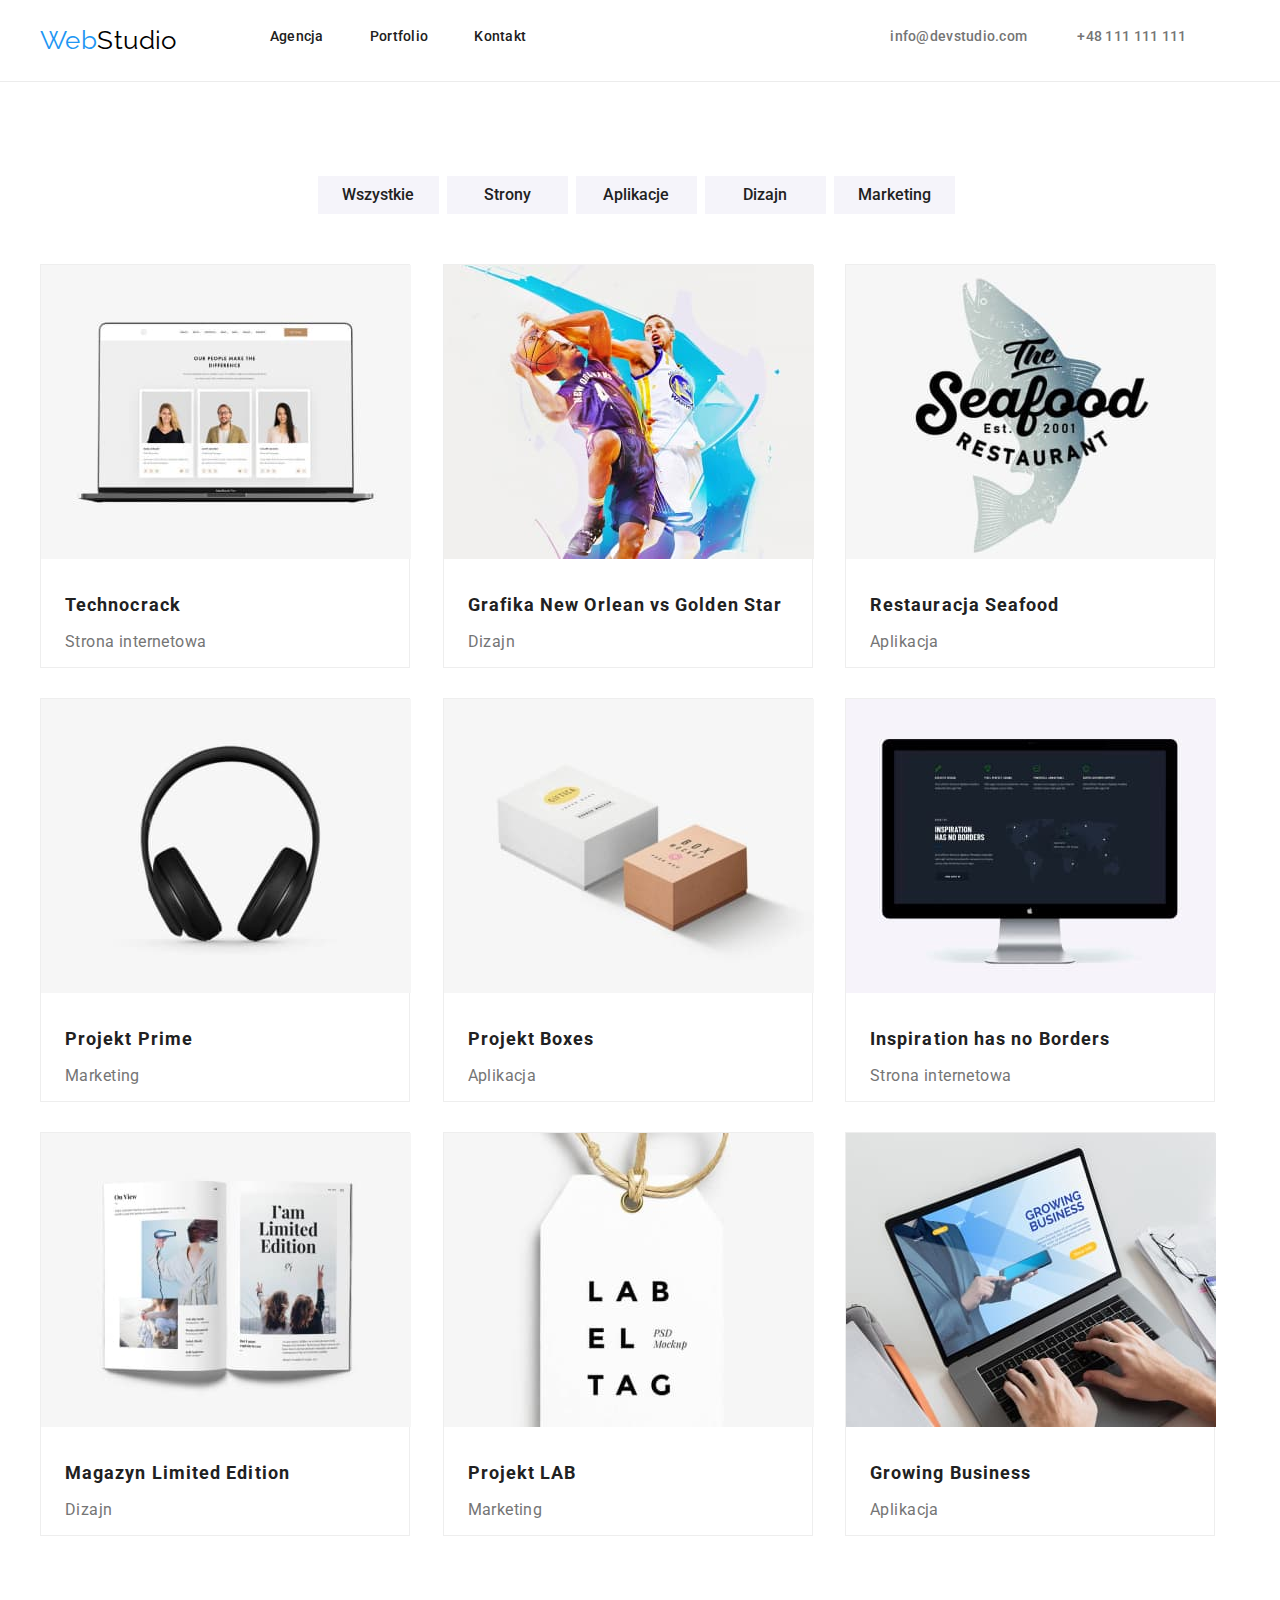
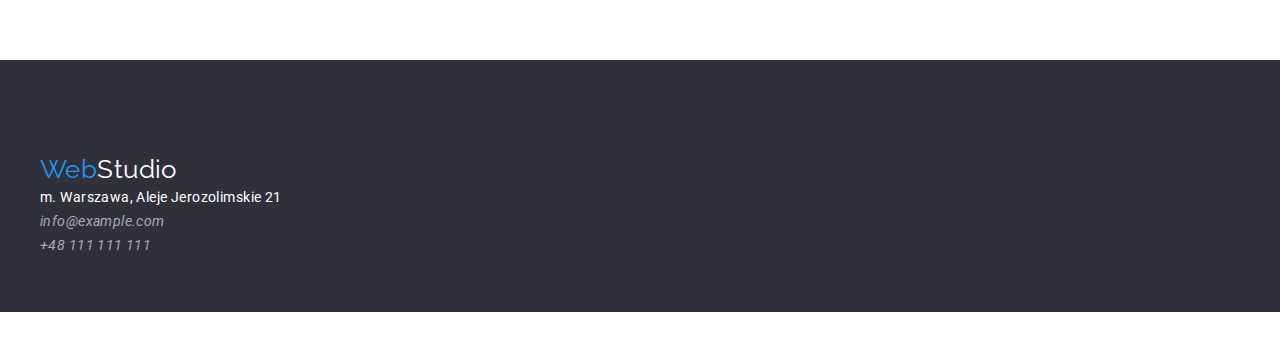
==== commit d56c3f0e: "test2" ====
--- a/portfolio.html
+++ b/portfolio.html
@@ -25,7 +25,7 @@
     <header class="header">
       <div class="container dodatkowa-klasa">
         <a class="logo link" href="index.html">Web<span class="logo-color">Studio</span></a>
-        <nav class=".rodzic">
+        <nav class="rodzic">
           <ul class="menu">
             <li class="navigation-list">
               <a class="navigation-list-link link" href="./index.html">Agencja</a>
--- a/css/styles.css
+++ b/css/styles.css
@@ -1,107 +1,101 @@
 :root {
-    --main-font: 'Roboto', sans-serif;
-    --secondary-font: 'Raleway', sans-serif;
-    --main-color: #2196F3;
-    --secondary-color:#212121;
-    --navigation-color: #757575;
-    --button-background-color:#F5F4FA;
-    --focus-color:#FFFFFF;
-    --hero-item-background-color:#2F303A;
+  --main-font: 'Roboto', sans-serif;
+  --secondary-font: 'Raleway', sans-serif;
+  --main-color: #2196f3;
+  --secondary-color: #212121;
+  --navigation-color: #757575;
+  --button-background-color: #f5f4fa;
+  --focus-color: #ffffff;
+  --hero-item-background-color: #2f303a;
 }
 *,
 *::before,
 *::after {
   box-sizing: border-box;
 }
-  * {
-    margin: 0;
-    padding: 0;
-  }
-  ul {
-
-    list-style-type: none;
-    
-    }
-  a {
-    text-decoration: none;
-  }
-  button {
-    cursor: pointer;
-  }
+* {
+  margin: 0;
+  padding: 0;
+}
+ul {
+  list-style-type: none;
+}
+a {
+  text-decoration: none;
+}
+button {
+  cursor: pointer;
+}
 body {
-    font-family:var(--main-font);
-    font-family: 'Roboto';
-    font-size: 14px;
-    line-height: 1.714;
-    letter-spacing: 0.03em;
+  font-family: var(--main-font);
+  font-family: 'Roboto';
+  font-size: 14px;
+  line-height: 1.714;
+  letter-spacing: 0.03em;
 }
 a {
-    text-decoration: none;
+  text-decoration: none;
 }
 
 .section {
-    padding: 94px 0;
-  }
-  .container {
-    max-width: 1200px;
-    width: 100%;
-    margin: 0 auto;
-  }
+  padding: 94px 0;
+}
+.container {
+  max-width: 1200px;
+  width: 100%;
+  margin: 0 auto;
+}
 /* ---------- HEADER --------------*/
 .header {
-    border-bottom:1px solid #ECECEC;
-    background-color:var(--focus-color);
+  border-bottom: 1px solid #ececec;
+  background-color: var(--focus-color);
 }
 .menu {
-    display:flex;
-    column-gap: 46px;
-
+  display: flex;
+  justify-items: end;
+  column-gap: 46px;
 }
 .contact {
-    display:flex;
-    column-gap: 50px;
-}
-  .rodzic {
-    display:flex;
-    column-gap: 93px;
-  }
-  .dodatkowa-klasa {
-    display:flex;
-    justify-content:space-between;
-    padding: 25px 0px;
-    height: 80px;
-  }
-  
+  display: flex;
+  column-gap: 50px;
+}
+.dodatkowa-klasa {
+  display: flex;
+  padding: 25px 0px;
+}
+.rodzic {
+  display: flex;
+  margin-left: 93px;
+  margin-right: 364px;
+}
 .logo,
 .logo-color {
-    font-family: var(--secondary-font);
-    font-size: 26px;
-    line-height: 1.192;
-    color:var(--main-color);
-}
-
+  font-family: var(--secondary-font);
+  font-size: 26px;
+  line-height: 1.192;
+  color: var(--main-color);
+}
 
 .logo {
-    color:rgba(33, 150, 243, 1);
+  color: rgba(33, 150, 243, 1);
 }
 .logo-color {
-    color:rgba(0, 0, 0, 1);
+  color: rgba(0, 0, 0, 1);
 }
 .button {
-    cursor: pointer;
+  cursor: pointer;
 }
 .navigation-list-link,
 .navigation-list-mail,
-.navigation-list-tel
- {
-    font-weight: 500;
-    line-height: 1.143;
-    letter-spacing: 0.02em;
-    color: var(--secondary-color);
+.navigation-list-tel {
+  font-weight: 500;
+  line-height: 1.143;
+  letter-spacing: 0.02em;
+  color: var(--secondary-color);
 }
 .navigation-list-mail,
 .navigation-list-tel {
-    color:var(--navigation-color)
+  color: var(--navigation-color);
 }
 
 .navigation-list-link:hover,
@@ -109,233 +103,226 @@
 .navigation-list-mail:hover,
 .navigation-list-mail:focus,
 .navigation-list-tel:hover,
-.navigation-list-tel:focus
- {
-    color: var(--main-color);
- }
+.navigation-list-tel:focus {
+  color: var(--main-color);
+}
 /* -----------END HEADER --------- */
-
 
 /* ---------- MAIN --------------*/
 .about-img-list {
-    display: flex;
-    justify-content: space-between;
+  display: flex;
+  justify-content: space-between;
 }
 
 .team-job {
-        line-height: 1.187;
-        color:var(--navigation-color);
-        text-align:center;
+  line-height: 1.187;
+  color: var(--navigation-color);
+  text-align: center;
 }
 
 .team-name {
-        font-weight: 500;
-        line-height: 1.187;
-        color:var(--secondary-color);
-        text-align: center;
-        margin: 15px;
+  font-weight: 500;
+  line-height: 1.187;
+  color: var(--secondary-color);
+  text-align: center;
+  margin: 15px;
 }
 .team-img-list-item {
-         background-color:var(--focus-color);
-         display:inline-block;
-         justify-content: space-between;
-         height:368px;
-         width: 270px;
-         box-shadow: 0px 1px 3px rgba(0, 0, 0, 0.12), 0px 1px 1px rgba(0, 0, 0, 0.14), 0px 2px 1px rgba(0, 0, 0, 0.2);
-        border-radius: 0px 0px 4px 4px;
-        }
+  background-color: var(--focus-color);
+  display: inline-block;
+  justify-content: space-between;
+  height: 368px;
+  width: 270px;
+  box-shadow: 0px 1px 3px rgba(0, 0, 0, 0.12), 0px 1px 1px rgba(0, 0, 0, 0.14),
+    0px 2px 1px rgba(0, 0, 0, 0.2);
+  border-radius: 0px 0px 4px 4px;
+}
 
 .team-img-list {
-    display:flex;
-    justify-content: space-between;
+  display: flex;
+  justify-content: space-between;
 }
 .secondary-undertitle {
-font-size: 36px;
-line-height: 1.167;
-color:var(--secondary-color);
-width:160;
-margin-bottom: 50px;
-margin-left:0px;
-display:block;
-text-align: center;
+  font-size: 36px;
+  line-height: 1.167;
+  color: var(--secondary-color);
+  width: 160;
+  margin-bottom: 50px;
+  margin-left: 0px;
+  display: block;
+  text-align: center;
 }
 
 .hero-text {
-    font-family: 'Roboto';
-font-style: normal;
-font-weight: 400;
-font-size: 14px;
-line-height: 24px;
-width: 270px;
-height: 75px;
-        color:var(--navigation-color)
+  font-family: 'Roboto';
+  font-style: normal;
+  font-weight: 400;
+  font-size: 14px;
+  line-height: 24px;
+  width: 270px;
+  height: 75px;
+  color: var(--navigation-color);
 }
 
 .undertitle {
-        line-height: 1.143;
-        text-transform: uppercase;
-        color: var(--secondary-color);
-        margin-bottom: 10px;
+  line-height: 1.143;
+  text-transform: uppercase;
+  color: var(--secondary-color);
+  margin-bottom: 10px;
 }
 
 .hero-item-text {
-        font-weight: 900;
-        font-size: 44px;
-        line-height: 60px;
-        letter-spacing: 0.06em;
-        text-transform: uppercase;
-        color:var(--focus-color);
-        text-align: center;
-        display:flex;
-        width: 696px;
-        height: 120px;
-        Margin: 0 auto;
+  font-weight: 900;
+  font-size: 44px;
+  line-height: 60px;
+  letter-spacing: 0.06em;
+  text-transform: uppercase;
+  color: var(--focus-color);
+  text-align: center;
+  display: flex;
+  width: 696px;
+  height: 120px;
+  margin: 0 auto;
 }
 .hero-description-list {
-    display:flex;
-    justify-content: space-between;
+  display: flex;
+  justify-content: space-between;
 }
 .hero-description-text {
-margin-right: 30px;
+  margin-right: 30px;
 }
 .hero-item {
-    background-color:var(--hero-item-background-color)
+  background-color: var(--hero-item-background-color);
 }
 .hero-model-btn {
-    
-font-family: 'Roboto';
-font-size: 16px;
-line-height: 30px;
-        background-color: var(--button-background-color);
-        box-shadow: 0px 4px 4px rgba(0, 0, 0, 0.15);
-        border-radius: 4px;
-        line-height: 1.875;  
-        letter-spacing: 0.06em;
-        color:var(--secondary-color);
-}
-        .hero-model-btn:hover,
-        .hero-model-btn:focus {
-            color:var(--focus-color);
-            background-color: var(--main-color);
-        } 
+  font-family: 'Roboto';
+  font-size: 16px;
+  line-height: 30px;
+  background-color: var(--button-background-color);
+  box-shadow: 0px 4px 4px rgba(0, 0, 0, 0.15);
+  border-radius: 4px;
+  line-height: 1.875;
+  letter-spacing: 0.06em;
+  color: var(--secondary-color);
+}
+.hero-model-btn:hover,
+.hero-model-btn:focus {
+  color: var(--focus-color);
+  background-color: var(--main-color);
+}
 .slogan {
-            background-color:var(--hero-item-background-color);
-            height: 600px;
-            display:flex;
-            justify-content: center;
-            align-items: center;
-            text-align: center;
-        }
- .slogan-button {
-    
-            font-family: 'Roboto';
-            font-size: 16px;
-            line-height: 30px;
-                    background-color: var(--main-color);
-                    box-shadow: 0px 4px 4px rgba(0, 0, 0, 0.15);
-                    border-radius: 4px;
-                    line-height: 30px; 
-                    letter-spacing: 0.06em;
-                    font-size: 16px;
-                    color:var(--focus-color);
-                    width: 200px;
-                    height: 50px;
-                    margin-top: 30px;
-                    }
+  background-color: var(--hero-item-background-color);
+  height: 600px;
+  display: flex;
+  justify-content: center;
+  align-items: center;
+  text-align: center;
+}
+.slogan-button {
+  font-family: 'Roboto';
+  font-size: 16px;
+  line-height: 30px;
+  background-color: var(--main-color);
+  box-shadow: 0px 4px 4px rgba(0, 0, 0, 0.15);
+  border-radius: 4px;
+  line-height: 30px;
+  letter-spacing: 0.06em;
+  font-size: 16px;
+  color: var(--focus-color);
+  width: 200px;
+  height: 50px;
+  margin-top: 30px;
+}
 .nav-button-card {
-    
-font-family: 'Roboto';
-font-size: 16px;
-font-weight: 500;
-line-height: 1.625;
-color: var(--secondary-color);
-background-color: var(--button-background-color);
-border: 0;
-width: 121px;
-height: 38px;
-margin-right: 8px;
+  font-family: 'Roboto';
+  font-size: 16px;
+  font-weight: 500;
+  line-height: 1.625;
+  color: var(--secondary-color);
+  background-color: var(--button-background-color);
+  border: 0;
+  width: 121px;
+  height: 38px;
+  margin-right: 8px;
 }
 .bg-color {
-    background-color: var(--button-background-color);
-    height: 648px;
+  background-color: var(--button-background-color);
+  height: 648px;
 }
 .nav-button-card:hover,
 .nav-button-card:focus {
-    color:var(--focus-color);
-    background-color: var(--main-color);
+  color: var(--focus-color);
+  background-color: var(--main-color);
 }
 .buttons-nav {
-    display:flex;
-    justify-content: center;
-    margin-bottom: 50px;
+  display: flex;
+  justify-content: center;
+  margin-bottom: 50px;
 }
 .nav-link {
-    
-    font-family: 'Roboto';
-    font-size: 16px;
-    font-weight: 500;
-    line-height: 1.625;
-    color: var(--focus-color);
-    border: 0;
-    }
-    .nav-link:hover,
-    .nav-link:focus {
-        color:var(--main-color);
-    }
+  font-family: 'Roboto';
+  font-size: 16px;
+  font-weight: 500;
+  line-height: 1.625;
+  color: var(--focus-color);
+  border: 0;
+}
+.nav-link:hover,
+.nav-link:focus {
+  color: var(--main-color);
+}
 /* ---------- END-MAIN --------------*/
 
 /* ---------- PORTFOLIO --------------*/
 .portfolio-ul-list {
-    display:flex;
-    justify-content: space-between;
-    flex-wrap: wrap;
-
+  display: flex;
+  justify-content: space-between;
+  flex-wrap: wrap;
 }
 .portfolio-list {
-    display:inline-block;
-    justify-content: space-between;
-    width: 370px;
-    height: 404px;
-    border: 1px solid #EEEEEE;
-    margin:0px 25px 30px 0px;
-    padding: 0px;
+  display: inline-block;
+  justify-content: space-between;
+  width: 370px;
+  height: 404px;
+  border: 1px solid #eeeeee;
+  margin: 0px 25px 30px 0px;
+  padding: 0px;
 }
 .portfolio-item {
-        font-size: 18px;
-        line-height: 2; 
-        letter-spacing: 0.06em;
-        color: var(--secondary-color);
-        margin:20px 24px 4px 24px;
+  font-size: 18px;
+  line-height: 2;
+  letter-spacing: 0.06em;
+  color: var(--secondary-color);
+  margin: 20px 24px 4px 24px;
 }
 .portfolio-class-description {
-        font-size: 16px;
-        line-height: 1.875;
-        color:var(--navigation-color);
-        display:block;
-        margin: 0px 24px 20px 24px;
+  font-size: 16px;
+  line-height: 1.875;
+  color: var(--navigation-color);
+  display: block;
+  margin: 0px 24px 20px 24px;
 }
 /* ---------- END-PORTFOLIO --------------*/
 
 /* ---------- FOOTER --------------*/
 .footer {
-    background:var(--hero-item-background-color);
-    height:252px;
+  background: var(--hero-item-background-color);
+  height: 252px;
 }
 .footer-mail,
 .footer-tel {
-    text-decoration: none;
-    color: rgba(255, 255, 255, 0.6);
-
+  text-decoration: none;
+  color: rgba(255, 255, 255, 0.6);
 }
 .footer-address-item {
-font-family: 'Roboto';
-color:var(--focus-color);
-font-style: normal;
+  font-family: 'Roboto';
+  color: var(--focus-color);
+  font-style: normal;
 }
 .footer-logo-color {
-    color:rgba(255, 255, 255, 1);
+  color: rgba(255, 255, 255, 1);
 }
 .adress-list {
-    display:flex;
-}
-/* ---------- END-FOOTER --------------*/+  display: flex;
+}
+/* ---------- END-FOOTER --------------*/
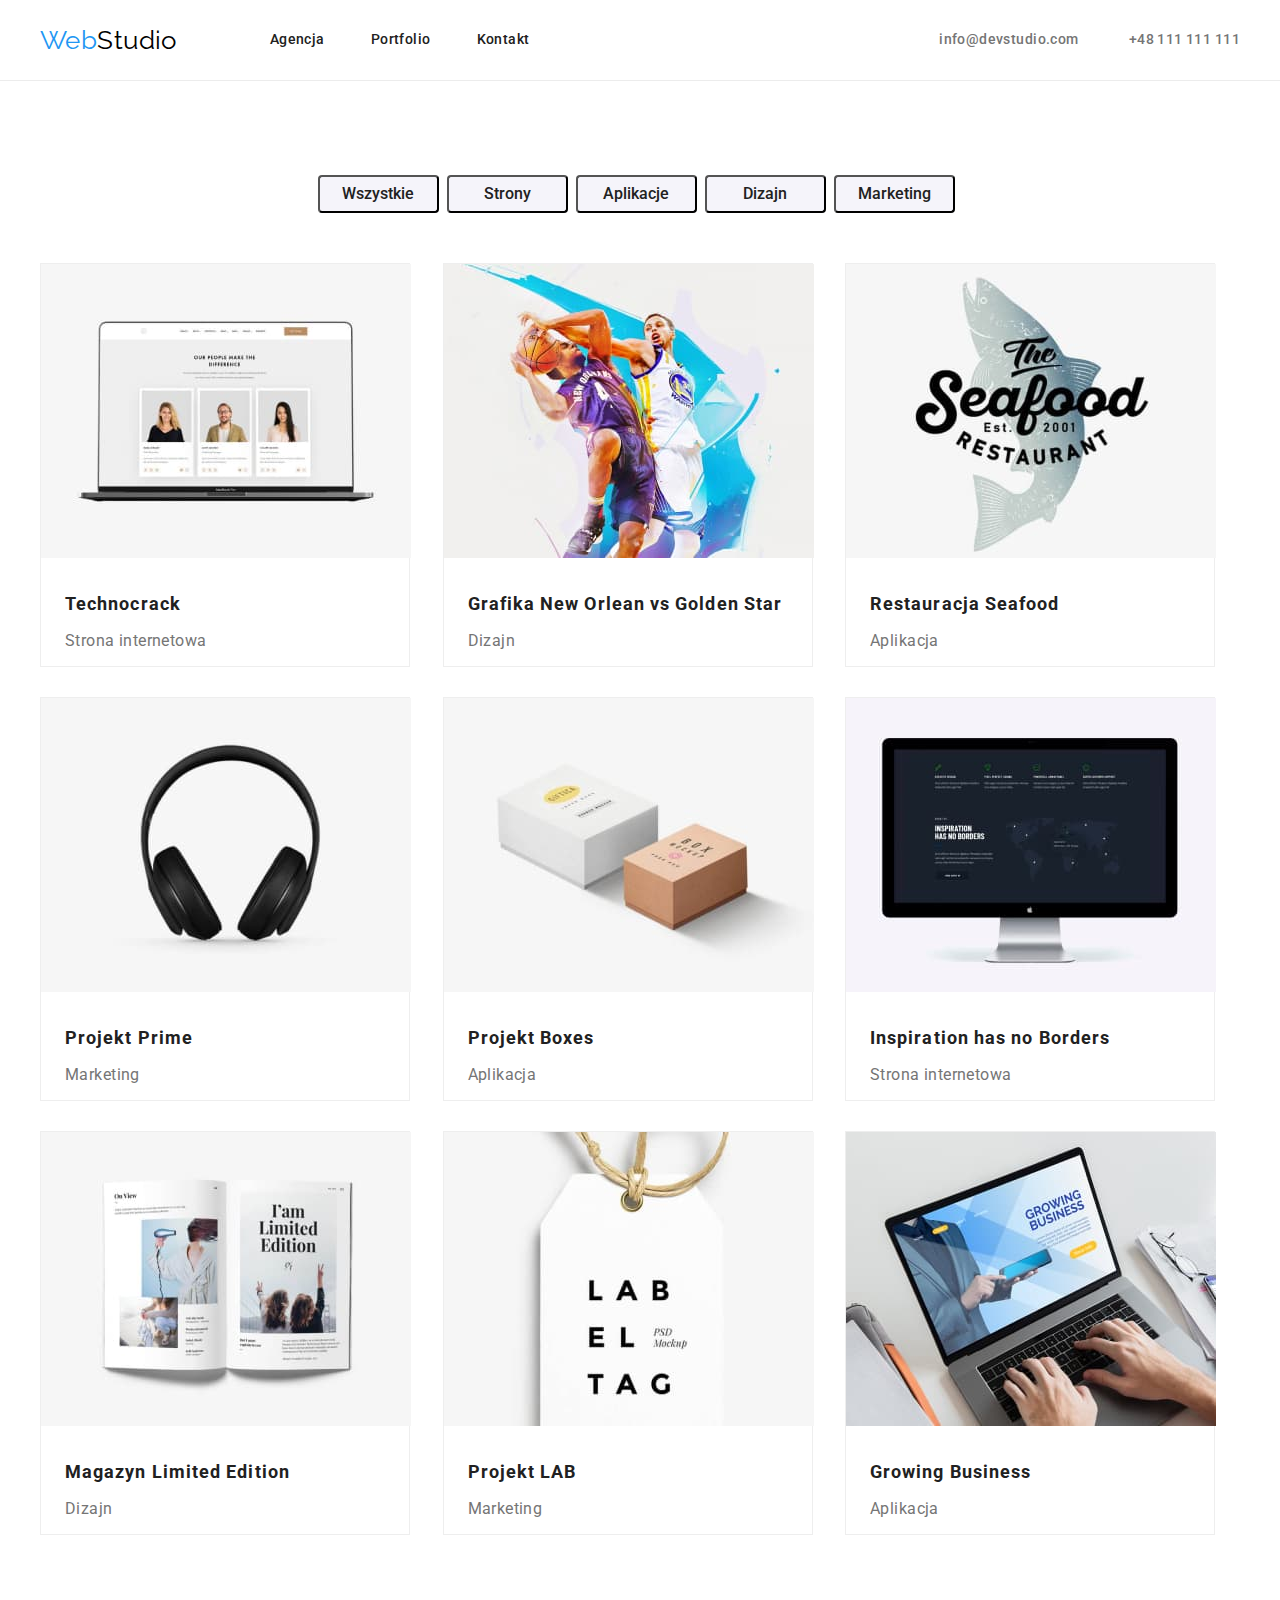
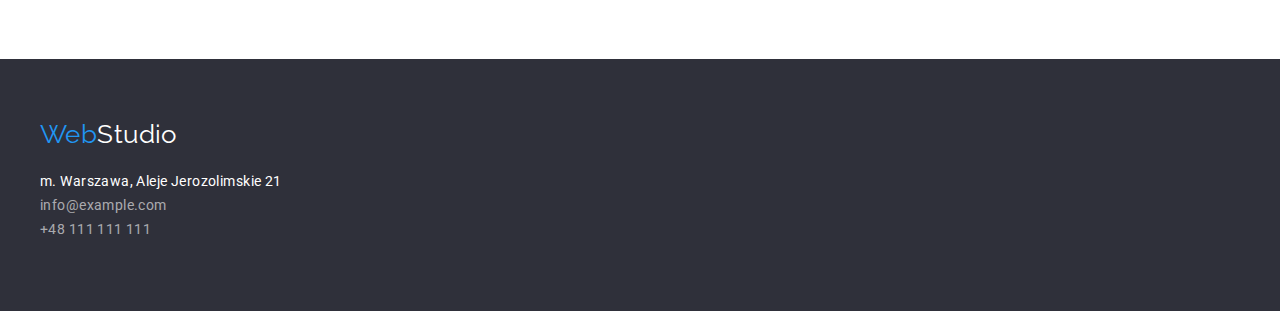
==== commit 9f1a9a87: "test3" ====
--- a/portfolio.html
+++ b/portfolio.html
@@ -20,12 +20,11 @@
     <link rel="stylesheet" href="./css/styles.css" />
     <title>Portfolio</title>
   </head>
-
   <body>
     <header class="header">
-      <div class="container dodatkowa-klasa">
-        <a class="logo link" href="index.html">Web<span class="logo-color">Studio</span></a>
-        <nav class="rodzic">
+      <div class="container nav-container">
+        <nav class="nav-header">
+          <a class="logo link" href="index.html">Web<span class="logo-color">Studio</span></a>
           <ul class="menu">
             <li class="navigation-list">
               <a class="navigation-list-link link" href="./index.html">Agencja</a>
@@ -39,13 +38,11 @@
           </ul>
         </nav>
         <ul class="contact">
-          <li class="navigation-list">
-            <a class="navigation-list-mail link" href="mailto:info@devstudio.com"
-              >info@devstudio.com</a
-            >
+          <li class="contact-list">
+            <a class="link-contact link" href="mailto:info@devstudio.com">info@devstudio.com</a>
           </li>
-          <li class="navigation-list">
-            <a class="navigation-list-tel link" href="tel:+48111111111">+48 111 111 111</a>
+          <li class="link-contact">
+            <a class="link-contact link" href="tel:+48111111111">+48 111 111 111</a>
           </li>
         </ul>
       </div>
@@ -83,7 +80,6 @@
               <h3 class="portfolio-item">Technocrack</h3>
               <p class="portfolio-class-description">Strona internetowa</p>
             </li>
-
             <li class="portfolio-list">
               <img
                 class="portfolio-img"
@@ -95,7 +91,6 @@
               <h3 class="portfolio-item">Grafika New Orlean vs Golden Star</h3>
               <p class="portfolio-class-description">Dizajn</p>
             </li>
-
             <li class="portfolio-list">
               <img
                 class="portfolio-img"
@@ -107,7 +102,6 @@
               <h3 class="portfolio-item">Restauracja Seafood</h3>
               <p class="portfolio-class-description">Aplikacja</p>
             </li>
-
             <li class="portfolio-list">
               <img
                 class="portfolio-img"
@@ -119,7 +113,6 @@
               <h3 class="portfolio-item">Projekt Prime</h3>
               <p class="portfolio-class-description">Marketing</p>
             </li>
-
             <li class="portfolio-list">
               <img
                 class="portfolio-img"
@@ -143,7 +136,6 @@
               <h3 class="portfolio-item">Inspiration has no Borders</h3>
               <p class="portfolio-class-description">Strona internetowa</p>
             </li>
-
             <li class="portfolio-list">
               <img
                 class="portfolio-img"
@@ -166,7 +158,6 @@
               <h3 class="portfolio-item">Projekt LAB</h3>
               <p class="portfolio-class-description">Marketing</p>
             </li>
-
             <li class="portfolio-list">
               <img
                 class="portfolio-img"
@@ -183,33 +174,27 @@
       </section>
     </main>
     <footer class="footer">
-      <section class="section">
-        <div class="container">
-          <section class="logo-link">
-            <a class="logo link" href="index.html"
-              >Web<span class="footer-logo-color">Studio</span></a
-            >
-          </section>
-          <address>
-            <ul class="address list">
-              <li class="footer-address">
-                <a
-                  class="footer-address-item link"
-                  href="https://goo.gl/maps/xpxpCTiTsb5umE3t5"
-                  target="_blank"
-                  >m. Warszawa, Aleje Jerozolimskie 21</a
-                >
-              </li>
-              <li class="address-mail-footer">
-                <a class="footer-mail" href="mailto:info@example.com">info@example.com</a>
-              </li>
-              <li class="address-tel-footer">
-                <a class="footer-tel" href="tel:+48111111111">+48 111 111 111</a>
-              </li>
-            </ul>
-          </address>
-        </div>
-      </section>
+      <div class="container footer-container">
+        <a class="logo link" href="index.html">Web<span class="footer-logo-color">Studio</span></a>
+        <address>
+          <ul class="address list">
+            <li class="footer-address">
+              <a
+                class="footer-address-item link"
+                href="https://goo.gl/maps/xpxpCTiTsb5umE3t5"
+                target="_blank"
+                >m. Warszawa, Aleje Jerozolimskie 21</a
+              >
+            </li>
+            <li class="address-mail-footer">
+              <a class="footer-tel-mail" href="mailto:info@example.com">info@example.com</a>
+            </li>
+            <li class="address-tel-footer">
+              <a class="footer-tel-mail" href="tel:+48111111111">+48 111 111 111</a>
+            </li>
+          </ul>
+        </address>
+      </div>
     </footer>
   </body>
 </html>
--- a/css/styles.css
+++ b/css/styles.css
@@ -28,7 +28,6 @@
 }
 body {
   font-family: var(--main-font);
-  font-family: 'Roboto';
   font-size: 14px;
   line-height: 1.714;
   letter-spacing: 0.03em;
@@ -36,9 +35,11 @@
 a {
   text-decoration: none;
 }
-
 .section {
   padding: 94px 0;
+}
+.section-lorem {
+  padding-bottom: 0px;
 }
 .container {
   max-width: 1200px;
@@ -52,21 +53,24 @@
 }
 .menu {
   display: flex;
-  justify-items: end;
   column-gap: 46px;
+  justify-content: space-between;
+  margin: 0px;
 }
 .contact {
   display: flex;
   column-gap: 50px;
 }
-.dodatkowa-klasa {
-  display: flex;
-  padding: 25px 0px;
-}
-.rodzic {
-  display: flex;
-  margin-left: 93px;
-  margin-right: 364px;
+.nav-container {
+  display: flex;
+  align-items: center;
+  justify-content: space-between;
+  height: 80px;
+}
+.nav-header {
+  display: flex;
+  column-gap: 93px;
+  align-items: center;
 }
 .logo,
 .logo-color {
@@ -75,57 +79,46 @@
   line-height: 1.192;
   color: var(--main-color);
 }
-
 .logo {
   color: rgba(33, 150, 243, 1);
 }
 .logo-color {
   color: rgba(0, 0, 0, 1);
 }
-.button {
-  cursor: pointer;
-}
 .navigation-list-link,
-.navigation-list-mail,
-.navigation-list-tel {
-  font-weight: 500;
-  line-height: 1.143;
-  letter-spacing: 0.02em;
-  color: var(--secondary-color);
-}
-.navigation-list-mail,
-.navigation-list-tel {
-  color: var(--navigation-color);
-}
-
 .navigation-list-link:hover,
 .navigation-list-link:focus,
-.navigation-list-mail:hover,
-.navigation-list-mail:focus,
-.navigation-list-tel:hover,
-.navigation-list-tel:focus {
-  color: var(--main-color);
+.link-contact:hover,
+.link-contact:focus {
+  color: var(--main-color);
+}
+.navigation-list-link {
+  font-style: var(--main-font);
+  color: var(--secondary-color);
+  font-weight: 500;
+}
+.link-contact {
+  font-style: var(--main-font);
+  color: var(--navigation-color);
+  font-weight: 500;
 }
 /* -----------END HEADER --------- */
-
 /* ---------- MAIN --------------*/
 .about-img-list {
   display: flex;
-  justify-content: space-between;
-}
-
+  column-gap: 30px;
+}
 .team-job {
   line-height: 1.187;
   color: var(--navigation-color);
   text-align: center;
 }
-
 .team-name {
   font-weight: 500;
   line-height: 1.187;
   color: var(--secondary-color);
   text-align: center;
-  margin: 15px;
+  padding: 15px;
 }
 .team-img-list-item {
   background-color: var(--focus-color);
@@ -137,10 +130,9 @@
     0px 2px 1px rgba(0, 0, 0, 0.2);
   border-radius: 0px 0px 4px 4px;
 }
-
 .team-img-list {
   display: flex;
-  justify-content: space-between;
+  column-gap: 30px;
 }
 .secondary-undertitle {
   font-size: 36px;
@@ -148,29 +140,20 @@
   color: var(--secondary-color);
   width: 160;
   margin-bottom: 50px;
-  margin-left: 0px;
-  display: block;
   text-align: center;
 }
-
 .hero-text {
-  font-family: 'Roboto';
-  font-style: normal;
-  font-weight: 400;
-  font-size: 14px;
+  font-family: var(--main-font);
   line-height: 24px;
   width: 270px;
-  height: 75px;
   color: var(--navigation-color);
 }
-
 .undertitle {
   line-height: 1.143;
   text-transform: uppercase;
   color: var(--secondary-color);
   margin-bottom: 10px;
 }
-
 .hero-item-text {
   font-weight: 900;
   font-size: 44px;
@@ -178,11 +161,8 @@
   letter-spacing: 0.06em;
   text-transform: uppercase;
   color: var(--focus-color);
-  text-align: center;
-  display: flex;
+  margin: 0 auto;
   width: 696px;
-  height: 120px;
-  margin: 0 auto;
 }
 .hero-description-list {
   display: flex;
@@ -195,7 +175,7 @@
   background-color: var(--hero-item-background-color);
 }
 .hero-model-btn {
-  font-family: 'Roboto';
+  font-family: var(--main-font);
   font-size: 16px;
   line-height: 30px;
   background-color: var(--button-background-color);
@@ -210,41 +190,42 @@
   color: var(--focus-color);
   background-color: var(--main-color);
 }
-.slogan {
+.business-solutions {
   background-color: var(--hero-item-background-color);
   height: 600px;
-  display: flex;
-  justify-content: center;
-  align-items: center;
+  padding-top: 200px;
+}
+.business-solutions-container {
   text-align: center;
 }
-.slogan-button {
-  font-family: 'Roboto';
+.business-solutions-button {
+  font-family: var(--main-font);
   font-size: 16px;
   line-height: 30px;
   background-color: var(--main-color);
   box-shadow: 0px 4px 4px rgba(0, 0, 0, 0.15);
-  border-radius: 4px;
-  line-height: 30px;
   letter-spacing: 0.06em;
-  font-size: 16px;
   color: var(--focus-color);
   width: 200px;
   height: 50px;
   margin-top: 30px;
 }
 .nav-button-card {
-  font-family: 'Roboto';
+  font-family: var(--main-font);
   font-size: 16px;
   font-weight: 500;
   line-height: 1.625;
   color: var(--secondary-color);
   background-color: var(--button-background-color);
-  border: 0;
+  border-radius: 4px;
   width: 121px;
   height: 38px;
   margin-right: 8px;
 }
+.nav-button-card:hover {
+  box-shadow: 0px 3px 1px rgba(0, 0, 0, 0.1), 0px 1px 2px rgba(0, 0, 0, 0.08),
+    0px 2px 2px rgba(0, 0, 0, 0.12);
+}
 .bg-color {
   background-color: var(--button-background-color);
   height: 648px;
@@ -260,7 +241,7 @@
   margin-bottom: 50px;
 }
 .nav-link {
-  font-family: 'Roboto';
+  font-family: var(--main-font);
   font-size: 16px;
   font-weight: 500;
   line-height: 1.625;
@@ -272,7 +253,6 @@
   color: var(--main-color);
 }
 /* ---------- END-MAIN --------------*/
-
 /* ---------- PORTFOLIO --------------*/
 .portfolio-ul-list {
   display: flex;
@@ -303,26 +283,40 @@
   margin: 0px 24px 20px 24px;
 }
 /* ---------- END-PORTFOLIO --------------*/
-
 /* ---------- FOOTER --------------*/
 .footer {
   background: var(--hero-item-background-color);
   height: 252px;
 }
-.footer-mail,
-.footer-tel {
-  text-decoration: none;
+.footer-tel-mail {
+  font-style: normal;
   color: rgba(255, 255, 255, 0.6);
 }
+.footer-tel-mail:hover,
+.footer-tel-mail:focus {
+  color: var(--main-color);
+}
 .footer-address-item {
-  font-family: 'Roboto';
+  font-family: var(--main-font);
   color: var(--focus-color);
   font-style: normal;
+}
+.footer-address-item:hover,
+.footer-address-item:focus {
+  color: var(--main-color);
 }
 .footer-logo-color {
   color: rgba(255, 255, 255, 1);
 }
+.footer-container {
+  display: flex;
+  padding-top: 60px;
+  flex-direction: column;
+  row-gap: 20px;
+}
 .adress-list {
   display: flex;
+  flex-direction: column;
+  row-gap: 9px;
 }
 /* ---------- END-FOOTER --------------*/
